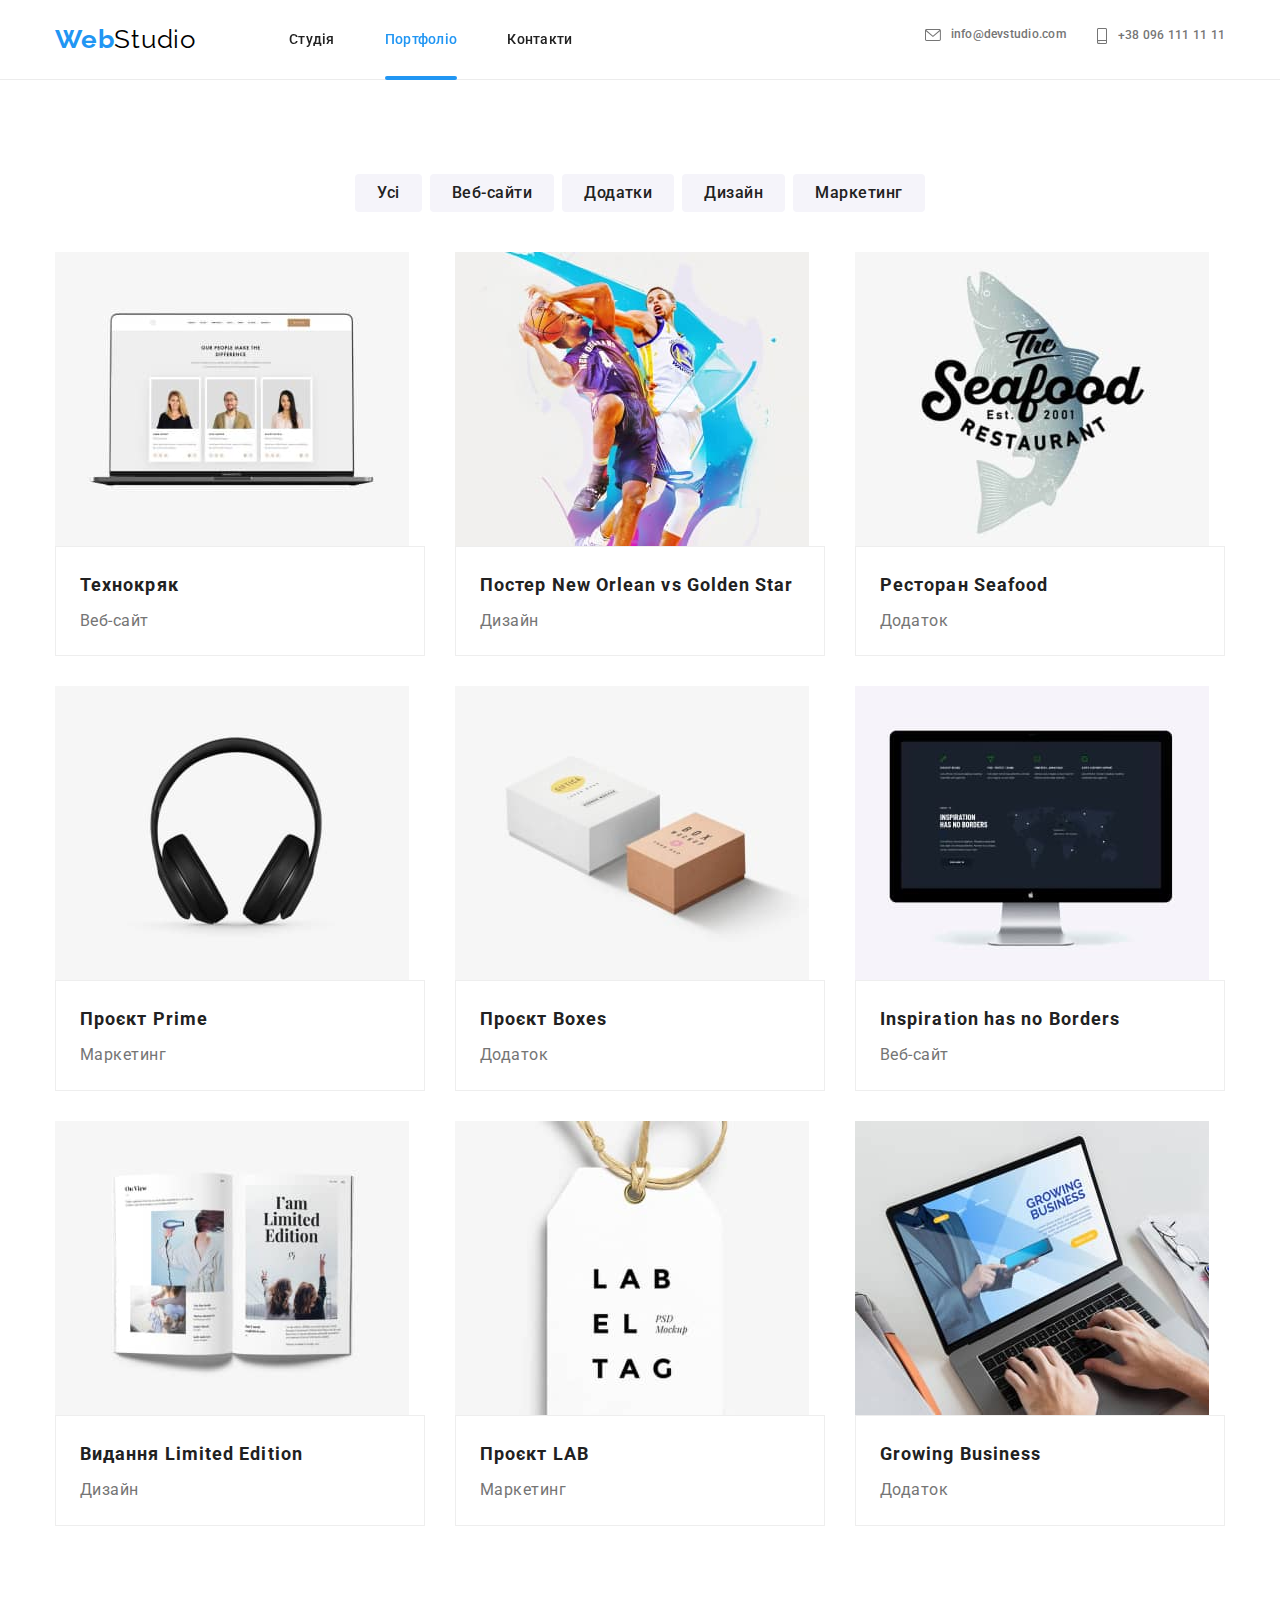
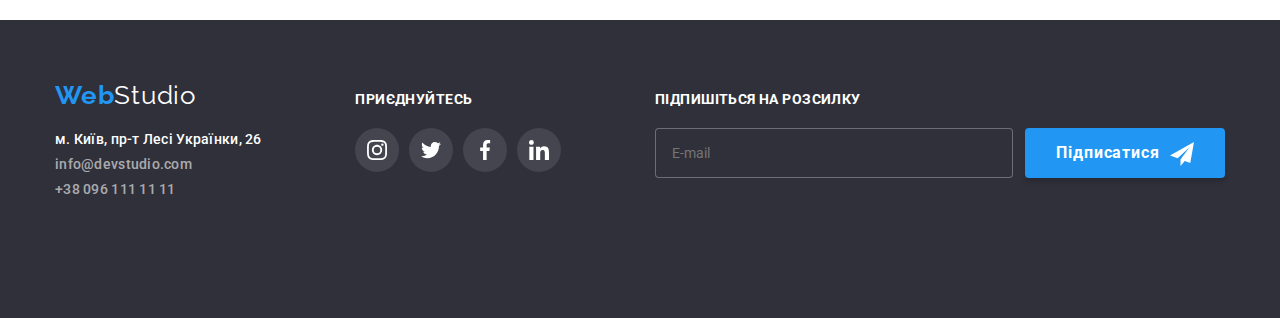
==== portfolio.html @ 9d09aef8 "Initial commit" ====
<!DOCTYPE html>
<html lang="uk">
  <head>
    <meta charset="UTF-8" />
    <meta http-equiv="X-UA-Compatible" content="IE=edge" />
    <meta name="viewport" content="width=device-width, initial-scale=1.0" />
    <title>Portfolio</title>

    <link rel="preconnect" href="https://fonts.googleapis.com" />
    <link rel="preconnect" href="https://fonts.gstatic.com" crossorigin />
    <link
      href="https://fonts.googleapis.com/css2?family=Oleo+Script&family=Raleway:wght@700&family=Roboto:wght@400;500;700;900&display=swap"
      rel="stylesheet"
    />
    <link
      href="https://fonts.googleapis.com/css2?family=Roboto:wght@400;500;700;900&display=swap"
      rel="stylesheet"
    />
    <link
      rel="stylesheet"
      href="https://cdnjs.cloudflare.com/ajax/libs/modern-normalize/1.1.0/modern-normalize.min.css"
    />
    <link rel="stylesheet" href="./css/main.min.css" />
  </head>
  <body>
    <header class="page-header">
      <div class="container page-header__container">
        <a class="logo page-header__logo" href="./index.html"
          >Web<span class="logo__item">Studio</span></a
        >
        <nav class="navigation page-header__navigation">
          <ul class="navigation__list list">
            <li class="navigation__list-item">
              <a class="link navigation__link" href="./index.html">Студія</a>
            </li>
            <li class="navigation__list-item">
              <a
                class="link navigation__link navigation__link_current"
                href="./portfolio.html"
                >Портфоліо</a
              >
            </li>
            <li class="navigation__list-item">
              <a class="link navigation__link" href="#">Контакти</a>
            </li>
          </ul>
        </nav>
        <ul class="contact-list list">
          <li class="contact-list__item">
            <a
              class="link contact-list__link"
              href="mailto:info@devstudio.com"
              target="_blank"
            >
              <svg
                aria-label="іконка пошти"
                class="contact-list__icon"
                width="16"
                height="12"
              >
                <use href="./images/sprite.svg#icon-envelope"></use></svg
              >info@devstudio.com</a
            >
          </li>
          <li class="contact-list__item">
            <a class="link contact-list__link" href="tel:+380961111111"
              ><svg
                aria-label="іконка телефону"
                class="contact-list__icon"
                width="12"
                height="16"
              >
                <use href="./images/sprite.svg#icon-smartphone"></use></svg
              >+38 096 111 11 11
            </a>
          </li>
        </ul>
        <button type="button" class="modal-menu-open-btn" data-menu-open>
          <svg
            aria-label="іконка меню"
            width="40"
            height="40"
            class="modal-menu-open-btn__icon"
          >
            <use href="./images/sprite.svg#icon-burger"></use>
          </svg>
        </button>
      </div>
      <div class="modal-menu" data-menu>
        <div class="container mobile-menu__container">
          <button type="button" class="modal-menu__close-btn" data-menu-close>
            <svg
              class="modal-menu__close-icon"
              aria-label="іконка замкнення"
              width="40"
              height="40"
            >
              <use href="./images/sprite.svg#icon-close"></use>
            </svg>
          </button>

          <ul class="modal-menu-nav__list list">
            <li class="modal-menu-nav__item">
              <a class="modal-menu-nav__link link" href="#">Студія</a>
            </li>
            <li class="modal-menu-nav__item">
              <a class="modal-menu-nav__link link" href="#">Портфоліо</a>
            </li>
            <li class="modal-menu-nav__item">
              <a class="modal-menu-nav__link link" href="#">Контакти</a>
            </li>
          </ul>

          <ul class="modal-menu-contact-list list">
            <li class="modal-menu-contact-list__item">
              <a
                class="modal-menu-contact-list__mail-link link"
                href="mailto:info@devstudio.com"
                target="_blank"
                >info@devstudio.com</a
              >
            </li>
            <li class="modal-menu-contact-list__item">
              <a
                class="modal-menu-contact-list__tel-link link"
                href="tel:+380961111111"
                >+38 096 111 11 11
              </a>
            </li>
          </ul>
          <ul class="modal-menu-media-list list">
            <li class="modal-menu-media-list__item">
              <a class="modal-menu-media-list_link link" href="#">Instagram</a>
            </li>
            <li class="modal-menu-media-list__item">
              <a class="modal-menu-media-list_link link" href="#">Twitter</a>
            </li>
            <li class="modal-menu-media-list__item">
              <a class="modal-menu-media-list_link link" href="#">Facebook</a>
            </li>
            <li class="modal-menu-media-list__item">
              <a class="modal-menu-media-list_link link" href="#">Linkedin</a>
            </li>
          </ul>
        </div>
      </div>
    </header>
    <main>
      <section class="portfolio-section">
        <div class="container">
          <h1 class="visually-hidden">Портфоліо</h1>
          <ul class="list portfolio-categories portfolio-section__categories">
            <li class="portfolio-categories__item">
              <button class="portfolio-categories__button" type="button">
                Усі
              </button>
            </li>
            <li class="portfolio-categories__item">
              <button class="portfolio-categories__button" type="button">
                Веб-сайти
              </button>
            </li>
            <li class="portfolio-categories__item">
              <button class="portfolio-categories__button" type="button">
                Додатки
              </button>
            </li>
            <li class="portfolio-categories__item">
              <button class="portfolio-categories__button" type="button">
                Дизайн
              </button>
            </li>
            <li class="portfolio-categories__item">
              <button class="portfolio-categories__button" type="button">
                Маркетинг
              </button>
            </li>
          </ul>
          <ul class="list portfolio-list">
            <li class="portfolio-list__item portfolio-card">
              <a class="portfolio-card__link" href="#">
                <div class="portfolio-card__thumb">
                  <picture>
                    <source
                      srcset="
                        ./images/portfolio-1.jpg                 1x,
                        ./images/prtf-technokryak-desktop@2x.jpg 2x
                      "
                      media="(min-width: 1600px)"
                    />
                    <source
                      srcset="
                        ./images/portfolio-1.webp                 1x,
                        ./images/prtf-technokryak-desktop@2x.webp 2x
                      "
                      media="(min-width: 1600px)"
                      type="image/webp"
                    />
                    <source
                      srcset="
                        ./images/prtf-technokryak-tablet.jpg    1x,
                        ./images/prtf-technokryak-tablet@2x.jpg 2x
                      "
                      media="(min-width: 768px)"
                    />
                    <source
                      srcset="
                        ./images/prtf-technokryak-tablet.webp    1x,
                        ./images/prtf-technokryak-tablet@2x.webp 2x
                      "
                      media="(min-width: 768px)"
                      type="image/webp"
                    />
                    <source
                      srcset="
                        ./images/prtf-technokryak-mobile.jpg    1x,
                        ./images/prtf-technokryak-mobile@2x.jpg 2x
                      "
                      media="(max-width: 767px)"
                    />
                    <source
                      srcset="
                        ./images/prtf-technokryak-mobile.webp    1x,
                        ./images/prtf-technokryak-mobile@2x.webp 2x
                      "
                      media="(max-width: 767px)"
                      type="image/webp"
                    />
                    <img
                      src="./images/prtf-technokryak-mobile.jpg"
                      alt="Три працівника на екрані
              ноутбука"
                    />
                  </picture>

                  <div class="portfolio-card__overlay">
                    <p class="portfolio-card__overlay-text">
                      Ресурс пропонує комплексні пропозиції з різним рівнем
                      функціоналу та сервісів. Все це дозволить відвідувачу
                      отримати вичерпні відомості про компанію чи приватну
                      особу.
                    </p>
                  </div>
                </div>
                <div class="portfolio-card__content">
                  <h2 class="portfolio-card__heading">Технокряк</h2>
                  <p class="portfolio-card__type">Веб-сайт</p>
                </div>
              </a>
            </li>
            <li class="portfolio-list__item portfolio-card">
              <a class="portfolio-card__link" href="#">
                <div class="portfolio-card__thumb">
                  <picture>
                    <source
                      srcset="
                        ./images/portfolio-2.jpg                1x,
                        ./images/prtf-basketball-desktop@2x.jpg 2x
                      "
                      media="(min-width: 1600px)"
                    />
                    <source
                      srcset="
                        ./images/portfolio-2.webp                1x,
                        ./images/prtf-basketball-desktop@2x.webp 2x
                      "
                      media="(min-width: 1600px)"
                      type="image/webp"
                    />
                    <source
                      srcset="
                        ./images/prtf-basketball-tablet.jpg    1x,
                        ./images/prtf-basketball-tablet@2x.jpg 2x
                      "
                      media="(min-width: 768px)"
                    />
                    <source
                      srcset="
                        ./images/prtf-basketball-tablet.webp    1x,
                        ./images/prtf-basketball-tablet@2x.webp 2x
                      "
                      media="(min-width: 768px)"
                      type="image/webp"
                    />
                    <source
                      srcset="
                        ./images/prtf-basketball-mobile.jpg    1x,
                        ./images/prtf-basketball-mobile@2x.jpg 2x
                      "
                      media="(max-width: 767px)"
                    />
                    <source
                      srcset="
                        ./images/prtf-basketball-mobile.webp    1x,
                        ./images/prtf-basketball-mobile@2x.webp 2x
                      "
                      media="(max-width: 767px)"
                      type="image/webp"
                    />
                    <img
                      src="./images/prtf-basketball-mobile.jpg"
                      alt="Два чоловіка грають у
              баскетбол"
                    />
                  </picture>
                  <div class="portfolio-card__overlay">
                    <p class="portfolio-card__overlay-text">
                      Ресурс пропонує комплексні пропозиції з різним рівнем
                      функціоналу та сервісів. Все це дозволить відвідувачу
                      отримати вичерпні відомості про компанію чи приватну
                      особу.
                    </p>
                  </div>
                </div>
                <div class="portfolio-card__content">
                  <h2 class="portfolio-card__heading">
                    Постер <span lang="en">New Orlean vs Golden Star</span>
                  </h2>
                  <p class="portfolio-card__type">Дизайн</p>
                </div>
              </a>
            </li>
            <li class="portfolio-list__item portfolio-card">
              <a class="portfolio-card__link" href="#">
                <div class="portfolio-card__thumb">
                  <picture>
                    <source
                      srcset="
                        ./images/portfolio-3.jpg             1x,
                        ./images/prtf-seafood-desktop@2x.jpg 2x
                      "
                      media="(min-width: 1600px)"
                    />
                    <source
                      srcset="
                        ./images/portfolio-3.webp             1x,
                        ./images/prtf-seafood-desktop@2x.webp 2x
                      "
                      media="(min-width: 1600px)"
                      type="image/webp"
                    />
                    <source
                      srcset="
                        ./images/prtf-seafood-tablet.jpg    1x,
                        ./images/prtf-seafood-tablet@2x.jpg 2x
                      "
                      media="(min-width: 768px)"
                    />
                    <source
                      srcset="
                        ./images/prtf-seafood-tablet.webp    1x,
                        ./images/prtf-seafood-tablet@2x.webp 2x
                      "
                      media="(min-width: 768px)"
                      type="image/webp"
                    />
                    <source
                      srcset="
                        ./images/prtf-seafood-mobile.jpg    1x,
                        ./images/prtf-seafood-mobile@2x.jpg 2x
                      "
                      media="(max-width: 767px)"
                    />
                    <source
                      srcset="
                        ./images/prtf-seafood-mobile.webp    1x,
                        ./images/prtf-seafood-mobile@2x.webp 2x
                      "
                      media="(max-width: 767px)"
                      type="image/webp"
                    />
                    <img
                      src="./images/prtf-seafood-mobile.jpg"
                      alt="Лого ресторану"
                    />
                  </picture>
                  <div class="portfolio-card__overlay">
                    <p class="portfolio-card__overlay-text">
                      Ресурс пропонує комплексні пропозиції з різним рівнем
                      функціоналу та сервісів. Все це дозволить відвідувачу
                      отримати вичерпні відомості про компанію чи приватну
                      особу.
                    </p>
                  </div>
                </div>
                <div class="portfolio-card__content">
                  <h2 class="portfolio-card__heading">
                    Ресторан <span lang="en">Seafood</span>
                  </h2>
                  <p class="portfolio-card__type">Додаток</p>
                </div>
              </a>
            </li>
            <li class="portfolio-list__item portfolio-card">
              <a class="portfolio-card__link" href="#">
                <div class="portfolio-card__thumb">
                  <picture>
                    <source
                      srcset="
                        ./images/portfolio-4.jpg                1x,
                        ./images/prtf-headphones-desktop@2x.jpg 2x
                      "
                      media="(min-width: 1600px)"
                    />
                    <source
                      srcset="
                        ./images/portfolio-4.webp                1x,
                        ./images/prtf-headphones-desktop@2x.webp 2x
                      "
                      media="(min-width: 1600px)"
                      type="image/webp"
                    />
                    <source
                      srcset="
                        ./images/prtf-headphones-tablet.jpg    1x,
                        ./images/prtf-headphones-tablet@2x.jpg 2x
                      "
                      media="(min-width: 768px)"
                    />
                    <source
                      srcset="
                        ./images/prtf-headphones-tablet.webp    1x,
                        ./images/prtf-headphones-tablet@2x.webp 2x
                      "
                      media="(min-width: 768px)"
                      type="image/webp"
                    />
                    <source
                      srcset="
                        ./images/prtf-headphones-mobile.jpg    1x,
                        ./images/prtf-headphones-mobile@2x.jpg 2x
                      "
                      media="(max-width: 767px)"
                    />
                    <source
                      srcset="
                        ./images/prtf-headphones-mobile.webp    1x,
                        ./images/prtf-headphones-mobile@2x.webp 2x
                      "
                      media="(max-width: 767px)"
                      type="image/webp"
                    />
                    <img
                      src="./images/prtf-headphones-mobile.jpg"
                      alt="Навушники"
                    />
                  </picture>
                  <div class="portfolio-card__overlay">
                    <p class="portfolio-card__overlay-text">
                      Ресурс пропонує комплексні пропозиції з різним рівнем
                      функціоналу та сервісів. Все це дозволить відвідувачу
                      отримати вичерпні відомості про компанію чи приватну
                      особу.
                    </p>
                  </div>
                </div>
                <div class="portfolio-card__content">
                  <h2 class="portfolio-card__heading">
                    Проєкт <span lang="en">Prime</span>
                  </h2>
                  <p class="portfolio-card__type">Маркетинг</p>
                </div>
              </a>
            </li>
            <li class="portfolio-list__item portfolio-card">
              <a class="portfolio-card__link" href="#">
                <div class="portfolio-card__thumb">
                  <picture>
                    <source
                      srcset="
                        ./images/portfolio-5.jpg           1x,
                        ./images/prtf-boxes-desktop@2x.jpg 2x
                      "
                      media="(min-width: 1600px)"
                    />
                    <source
                      srcset="
                        ./images/portfolio-5.webp           1x,
                        ./images/prtf-boxes-desktop@2x.webp 2x
                      "
                      media="(min-width: 1600px)"
                      type="image/webp"
                    />
                    <source
                      srcset="
                        ./images/prtf-boxes-tablet.jpg    1x,
                        ./images/prtf-boxes-tablet@2x.jpg 2x
                      "
                      media="(min-width: 768px)"
                    />
                    <source
                      srcset="
                        ./images/prtf-boxes-tablet.webp    1x,
                        ./images/prtf-boxes-tablet@2x.webp 2x
                      "
                      media="(min-width: 768px)"
                      type="image/webp"
                    />
                    <source
                      srcset="
                        ./images/prtf-boxes-mobile.jpg    1x,
                        ./images/prtf-boxes-mobile@2x.jpg 2x
                      "
                      media="(max-width: 767px)"
                    />
                    <source
                      srcset="
                        ./images/prtf-boxes-mobile.webp    1x,
                        ./images/prtf-boxes-mobile@2x.webp 2x
                      "
                      media="(max-width: 767px)"
                      type="image/webp"
                    />
                    <img
                      src="./images/prtf-boxes-mobile.jpg"
                      alt="Дві картонні коробки"
                    />
                  </picture>
                  <div class="portfolio-card__overlay">
                    <p class="portfolio-card__overlay-text">
                      Ресурс пропонує комплексні пропозиції з різним рівнем
                      функціоналу та сервісів. Все це дозволить відвідувачу
                      отримати вичерпні відомості про компанію чи приватну
                      особу.
                    </p>
                  </div>
                </div>
                <div class="portfolio-card__content">
                  <h2 class="portfolio-card__heading">
                    Проєкт <span lang="en">Boxes</span>
                  </h2>
                  <p class="portfolio-card__type">Додаток</p>
                </div>
              </a>
            </li>
            <li class="portfolio-list__item portfolio-card">
              <a class="portfolio-card__link" href="#">
                <div class="portfolio-card__thumb">
                  <picture>
                    <source
                      srcset="
                        ./images/portfolio-6.jpg             1x,
                        ./images/prtf-desktop-desktop@2x.jpg 2x
                      "
                      media="(min-width: 1600px)"
                    />
                    <source
                      srcset="
                        ./images/portfolio-6.webp             1x,
                        ./images/prtf-desktop-desktop@2x.webp 2x
                      "
                      media="(min-width: 1600px)"
                      type="image/webp"
                    />
                    <source
                      srcset="
                        ./images/prtf-desktop-tablet.jpg    1x,
                        ./images/prtf-desktop-tablet@2x.jpg 2x
                      "
                      media="(min-width: 768px)"
                    />
                    <source
                      srcset="
                        ./images/prtf-desktop-tablet.webp    1x,
                        ./images/prtf-desktop-tablet@2x.webp 2x
                      "
                      media="(min-width: 768px)"
                      type="image/webp"
                    />
                    <source
                      srcset="
                        ./images/prtf-desktop-mobile.jpg    1x,
                        ./images/prtf-desktop-mobile@2x.jpg 2x
                      "
                      media="(max-width: 767px)"
                    />
                    <source
                      srcset="
                        ./images/prtf-desktop-mobile.webp    1x,
                        ./images/prtf-desktop-mobile@2x.webp 2x
                      "
                      media="(max-width: 767px)"
                      type="image/webp"
                    />
                    <img
                      src="./images/prtf-desktop-mobile.jpg"
                      alt="Комп'тер із написом на
              моніторі"
                    />
                  </picture>
                  <div class="portfolio-card__overlay">
                    <p class="portfolio-card__overlay-text">
                      Ресурс пропонує комплексні пропозиції з різним рівнем
                      функціоналу та сервісів. Все це дозволить відвідувачу
                      отримати вичерпні відомості про компанію чи приватну
                      особу.
                    </p>
                  </div>
                </div>
                <div class="portfolio-card__content">
                  <h2 class="portfolio-card__heading" lang="en">
                    Inspiration has no Borders
                  </h2>
                  <p class="portfolio-card__type">Веб-сайт</p>
                </div>
              </a>
            </li>
            <li class="portfolio-list__item portfolio-card">
              <a class="portfolio-card__link" href="#">
                <div class="portfolio-card__thumb">
                  <picture>
                    <source
                      srcset="
                        ./images/portfolio-7.jpg              1x,
                        ./images/prtf-magazine-desktop@2x.jpg 2x
                      "
                      media="(min-width: 1600px)"
                    />
                    <source
                      srcset="
                        ./images/portfolio-7.webp              1x,
                        ./images/prtf-magazine-desktop@2x.webp 2x
                      "
                      media="(min-width: 1600px)"
                      type="image/webp"
                    />
                    <source
                      srcset="
                        ./images/prtf-magazine-tablet.jpg    1x,
                        ./images/prtf-magazine-tablet@2x.jpg 2x
                      "
                      media="(min-width: 768px)"
                    />
                    <source
                      srcset="
                        ./images/prtf-magazine-tablet.webp    1x,
                        ./images/prtf-magazine-tablet@2x.webp 2x
                      "
                      media="(min-width: 768px)"
                      type="image/webp"
                    />
                    <source
                      srcset="
                        ./images/prtf-magazine-mobile.jpg    1x,
                        ./images/prtf-magazine-mobile@2x.jpg 2x
                      "
                      media="(max-width: 767px)"
                    />
                    <source
                      srcset="
                        ./images/prtf-magazine-mobile.webp    1x,
                        ./images/prtf-magazine-mobile@2x.webp 2x
                      "
                      media="(max-width: 767px)"
                      type="image/webp"
                    />
                    <img
                      src="./images/prtf-magazine-mobile.jpg"
                      alt="Розгорнута книга"
                    />
                  </picture>
                  <div class="portfolio-card__overlay">
                    <p class="portfolio-card__overlay-text">
                      Ресурс пропонує комплексні пропозиції з різним рівнем
                      функціоналу та сервісів. Все це дозволить відвідувачу
                      отримати вичерпні відомості про компанію чи приватну
                      особу.
                    </p>
                  </div>
                </div>
                <div class="portfolio-card__content">
                  <h2 class="portfolio-card__heading">
                    Видання <span lang="en">Limited Edition</span>
                  </h2>
                  <p class="portfolio-card__type">Дизайн</p>
                </div>
              </a>
            </li>
            <li class="portfolio-list__item portfolio-card">
              <a class="portfolio-card__link" href="#">
                <div class="portfolio-card__thumb">
                  <picture>
                    <source
                      srcset="
                        ./images/portfolio-8.jpg           1x,
                        ./images/prtf-label-desktop@2x.jpg 2x
                      "
                      media="(min-width: 1600px)"
                    />
                    <source
                      srcset="
                        ./images/portfolio-8.webp           1x,
                        ./images/prtf-label-desktop@2x.webp 2x
                      "
                      media="(min-width: 1600px)"
                      type="image/webp"
                    />
                    <source
                      srcset="
                        ./images/prtf-label-tablet.jpg    1x,
                        ./images/prtf-label-tablet@2x.jpg 2x
                      "
                      media="(min-width: 768px)"
                    />
                    <source
                      srcset="
                        ./images/prtf-label-tablet.webp    1x,
                        ./images/prtf-label-tablet@2x.webp 2x
                      "
                      media="(min-width: 768px)"
                      type="image/webp"
                    />
                    <source
                      srcset="
                        ./images/prtf-label-mobile.jpg    1x,
                        ./images/prtf-label-mobile@2x.jpg 2x
                      "
                      media="(max-width: 767px)"
                    />
                    <source
                      srcset="
                        ./images/prtf-label-mobile.webp    1x,
                        ./images/prtf-label-mobile@2x.webp 2x
                      "
                      media="(max-width: 767px)"
                      type="image/webp"
                    />
                    <img
                      src="./images/prtf-label-mobile.jpg"
                      alt="Бирка з логотипом"
                    />
                  </picture>
                  <div class="portfolio-card__overlay">
                    <p class="portfolio-card__overlay-text">
                      Ресурс пропонує комплексні пропозиції з різним рівнем
                      функціоналу та сервісів. Все це дозволить відвідувачу
                      отримати вичерпні відомості про компанію чи приватну
                      особу.
                    </p>
                  </div>
                </div>
                <div class="portfolio-card__content">
                  <h2 class="portfolio-card__heading">
                    Проєкт <span lang="en">LAB</span>
                  </h2>
                  <p class="portfolio-card__type">Маркетинг</p>
                </div>
              </a>
            </li>
            <li class="portfolio-list__item portfolio-card">
              <a class="portfolio-card__link" href="#">
                <div class="portfolio-card__thumb">
                  <picture>
                    <source
                      srcset="
                        ./images/portfolio-9.jpg              1x,
                        ./images/prtf-notebook-desktop@2x.jpg 2x
                      "
                      media="(min-width: 1600px)"
                    />
                    <source
                      srcset="
                        ./images/portfolio-9.webp              1x,
                        ./images/prtf-notebook-desktop@2x.webp 2x
                      "
                      media="(min-width: 1600px)"
                      type="image/webp"
                    />
                    <source
                      srcset="
                        ./images/prtf-notebook-tablet.jpg    1x,
                        ./images/prtf-notebook-tablet@2x.jpg 2x
                      "
                      media="(min-width: 768px)"
                    />
                    <source
                      srcset="
                        ./images/prtf-notebook-tablet.webp    1x,
                        ./images/prtf-notebook-tablet@2x.webp 2x
                      "
                      media="(min-width: 768px)"
                      type="image/webp"
                    />
                    <source
                      srcset="
                        ./images/prtf-notebook-mobile.jpg    1x,
                        ./images/prtf-notebook-mobile@2x.jpg 2x
                      "
                      media="(max-width: 767px)"
                    />
                    <source
                      srcset="
                        ./images/prtf-notebook-mobile.webp    1x,
                        ./images/prtf-notebook-mobile@2x.webp 2x
                      "
                      media="(max-width: 767px)"
                      type="image/webp"
                    />
                    <img
                      src="./images/prtf-notebook-mobile.jpg"
                      alt="Людина друкує на
              клавіатурі ноутбуку"
                    />
                  </picture>
                  <div class="portfolio-card__overlay">
                    <p class="portfolio-card__overlay-text">
                      Ресурс пропонує комплексні пропозиції з різним рівнем
                      функціоналу та сервісів. Все це дозволить відвідувачу
                      отримати вичерпні відомості про компанію чи приватну
                      особу.
                    </p>
                  </div>
                </div>
                <div class="portfolio-card__content">
                  <h2 class="portfolio-card__heading" lang="en">
                    Growing Business
                  </h2>
                  <p class="portfolio-card__type">Додаток</p>
                </div>
              </a>
            </li>
          </ul>
        </div>
      </section>
    </main>
    <footer class="page-footer">
      <div class="container page-footer__container">
        <div class="page-footer__section address-container">
          <a class="logo address-container__logo" href="./index.html"
            >Web<span class="logo__item logo__item_light">Studio</span></a
          >
          <address class="address-container__address-info address-info">
            <ul class="list address-info__list">
              <li class="address-info__list-item">
                <a
                  class="link address-info__address-link"
                  href="https://goo.gl/maps/ioWXc1XH5CA14CVF7"
                  target="_blank"
                  rel="noopener norefferer nofollow"
                  >м. Київ, пр-т Лесі Українки, 26</a
                >
              </li>
              <li class="address-info__list-item">
                <a
                  class="link address-info__contact-link"
                  href="mailto:info@devstudio.com"
                  target="_blank"
                  >info@devstudio.com</a
                >
              </li>
              <li class="address-info__list-item">
                <a
                  class="link address-info__contact-link"
                  href="tel:+380961111111"
                  >+38 096 111 11 11</a
                >
              </li>
            </ul>
          </address>
        </div>
        <div class="page-footer__section">
          <p class="page-footer__section-title">Приєднуйтесь</p>
          <ul class="list join-us-list">
            <li class="join-us-list__item">
              <a class="join-us-list__link" href="#">
                <svg
                  aria-label="інонка інстаграма"
                  class="join-us-list__icon"
                  width="20"
                  height="20"
                >
                  <use href="./images/sprite.svg#icon-instagram-2"></use>
                </svg>
              </a>
            </li>
            <li class="join-us-list__item">
              <a class="join-us-list__link" href="#">
                <svg
                  aria-label="інонка твітера"
                  class="join-us-list__icon"
                  width="20"
                  height="20"
                >
                  <use href="./images/sprite.svg#icon-twitter-2"></use>
                </svg>
              </a>
            </li>
            <li class="join-us-list__item">
              <a class="join-us-list__link" href="#">
                <svg
                  aria-label="іконка фейсбука"
                  class="join-us-list__icon"
                  width="20"
                  height="20"
                >
                  <use href="./images/sprite.svg#icon-facebook-2"></use>
                </svg>
              </a>
            </li>
            <li class="join-us-list__item">
              <a class="join-us-list__link" href="#">
                <svg
                  aria-label="іконка лінкедіна"
                  class="join-us-list__icon"
                  width="20"
                  height="20"
                >
                  <use href="./images/sprite.svg#icon-linkedin-2"></use>
                </svg>
              </a>
            </li>
          </ul>
        </div>
        <div class="page-footer__section subscription-section">
          <p class="page-footer__section-title">Підпишіться на розсилку</p>
          <form class="subscription-form">
            <input
              class="subscription-form__email"
              type="email"
              placeholder="E-mail"
              name="user-email"
              required
            />
            <button
              type="submit"
              class="button subscription-form__submit-button"
            >
              Підписатися<svg
                class="subscription-form__submit-icon"
                aria-label="іконка відправлення"
                width="24"
                height="24"
              >
                <use href="./images/sprite.svg#icon-send"></use>
              </svg>
            </button>
          </form>
        </div>
      </div>
    </footer>
  </body>
</html>
---- css/main.min.css ----
:root{--footer-color: #2f303a;--accent-color: #2196f3;--main-color: #ffffff;--primary-text-color: #757575;--secondary-text-color: #212121;--background-color: #f5f5f5;--additional-background-color: #f5f4fa;--main-font: "Roboto", sans-serif;--logo-font: "Raleway", sans-serif}.visually-hidden{position:absolute;width:1px;height:1px;margin:-1px;border:0;padding:0;white-space:nowrap;clip-path:inset(100%);clip:rect(0 0 0 0);overflow:hidden}body{padding-top:60px;background-color:var(--main-color);font-family:"Roboto",sans-serif;color:var(--secondary-text-color);font-size:14px;letter-spacing:.03em}h1,h2,h3,h4,h5,h6,p{margin:0px}ul{margin-bottom:0px}img{display:block;max-width:100%;height:auto}.address{font-style:normal}.section{padding-top:94px;padding-bottom:94px}.list{list-style:none;margin:0;padding-left:0}@media screen and (min-width: 768px){body{padding-top:80px}}.container{width:100%;padding:0 15px}@media screen and (min-width: 480px){.container{width:480px;margin-left:auto;margin-right:auto}}@media screen and (min-width: 768px){.container{width:768px}}@media screen and (min-width: 1200px){.container{width:1200px}}.button{background-color:var(--accent-color);border:none;box-shadow:0px 4px 4px rgba(0,0,0,.15);border-radius:4px;font-family:inherit;font-style:normal;font-weight:700;font-size:16px;line-height:1.88;color:var(--main-color);cursor:pointer;letter-spacing:.06em;white-space:nowrap;transition:background-color 250ms cubic-bezier(0.4, 0, 0.2, 1),box-shadow 250ms cubic-bezier(0.4, 0, 0.2, 1)}.button:hover,.button:focus{background-color:#188ce8;box-shadow:0px 4px 4px rgba(0,0,0,.15)}.backdrop{position:fixed;top:0;left:0;z-index:101;width:100%;height:100%;background-color:rgba(0,0,0,.2);transform:scale(1);transition:opacity 250ms cubic-bezier(0.4, 0, 0.2, 1),visibility 250ms cubic-bezier(0.4, 0, 0.2, 1),transform 250ms cubic-bezier(0.4, 0, 0.2, 1)}.backdrop.is-hidden{visibility:hidden;opacity:0;pointer-events:none}.backdrop.is-hidden .modal-window{transform:translate(-50%, -50%) scale(0)}.section-heading{margin-bottom:50px;font-weight:700;font-size:36px;line-height:1.16;text-align:center;letter-spacing:.03em;color:var(--secondary-text-color)}.modal-window{position:absolute;top:50%;left:50%;padding:40px;transform:translate(-50%, -50%) scale(1);width:450px;height:609px;background-color:var(--main-color);box-shadow:0px 1px 3px rgba(0,0,0,.12),0px 1px 1px rgba(0,0,0,.14),0px 2px 1px rgba(0,0,0,.2);border-radius:4px;transition:transform 250ms cubic-bezier(0.4, 0, 0.2, 1)}.modal-close-btn{position:absolute;padding:0;display:flex;justify-content:center;align-items:center;top:8px;right:8px;width:30px;height:30px;background-color:var(--main-color);border:1px solid rgba(0,0,0,.1);border-radius:50%;cursor:pointer}.close-icon{transition:fill 250ms cubic-bezier(0.4, 0, 0.2, 1)}.modal-close-btn:hover .close-icon,.modal-close-btn:focus .close-icon{fill:var(--accent-color)}.modal-form{display:flex;flex-direction:column}.modal-paragraph{margin:0;margin-bottom:12px;font-weight:700;font-size:20px;line-height:1.5;text-align:center;color:var(--secondary-text-color)}.modal-label,.textarea-label{font-size:14px;line-height:1.16;letter-spacing:.01em;color:var(--primary-text-color)}.modal-label{margin-bottom:4px}.textarea-label{margin-bottom:20px}.checkbox-label{position:relative;font-weight:400;font-size:12px;line-height:1.16;letter-spacing:.03em;color:var(--primary-text-color);margin-bottom:30px;margin-left:auto;margin-right:auto;padding-left:23px}.modal-input{display:block;box-sizing:border-box;width:100%;height:40px;padding-left:42px;border:1px solid rgba(33,33,33,.2);border-radius:4px;color:var(--secondary-text-color);outline:none;transition:border-color 250ms cubic-bezier(0.4, 0, 0.2, 1)}.modal-input:focus{border-color:var(--accent-color)}.input-wrapper{position:relative;width:100%;margin-bottom:10px}.input-icon{position:absolute;top:50%;left:0;transform:translateY(-50%);margin-left:12px;fill:var(--secondary-text-color);transition:fill 250ms cubic-bezier(0.4, 0, 0.2, 1)}.modal-input:focus+.input-icon{fill:var(--accent-color)}.modal-textarea{display:block;width:100%;height:120px;padding:12px 16px;border:1px solid rgba(33,33,33,.2);border-radius:4px;margin-top:4px;resize:none;outline:none;transition:border-color 250ms cubic-bezier(0.4, 0, 0.2, 1)}.modal-textarea:focus{border-color:var(--accent-color)}.modal-textarea::placeholder{color:rgba(117,117,117,.5)}.unchecked-icon{position:absolute;top:50%;left:0;transform:translateY(-50%)}.checked-icon{display:none;position:absolute;top:50%;left:0;transform:translateY(-50%);transition:box-shadow 250ms cubic-bezier(0.4, 0, 0.2, 1)}.modal-checkbox:checked~.checked-icon{display:block}.modal-checkbox:focus~.checked-icon{box-shadow:0 0 0 2px rgba(0,0,255,.8)}.policy-link{color:var(--accent-color)}.modal-form-button{width:200px;height:50px;align-self:center}@media screen and (min-width: 1200px){.modal-window{width:528px;height:581px}}.logo{color:var(--accent-color);font-family:"Raleway",sans-serif;font-weight:700;font-size:26px;line-height:1.19;letter-spacing:.03em;text-decoration:none}.logo .logo__item{color:#000;font-weight:400}.logo .logo__item.logo__item_light{font-weight:400;color:var(--main-color)}.navigation{display:flex;align-items:center}.navigation__list{margin:0;padding-left:0px;display:flex}.navigation__list>.navigation__list-item:not(:last-child){margin-right:50px}.navigation__list .navigation__link{display:inline-block;padding:32px 0;position:relative}.navigation__list .navigation__link.navigation__link_current{color:var(--accent-color)}.navigation__list .navigation__link.navigation__link_current::after{content:"";position:absolute;bottom:0;display:block;width:100%;height:4px;border-radius:2px;background-color:var(--accent-color)}@media screen and (max-width: 767px){.navigation{display:none}}.link{font-weight:500;letter-spacing:.02em;text-decoration:none;color:var(--secondary-text-color);font-style:normal;transition:color 250ms cubic-bezier(0.4, 0, 0.2, 1)}.link:hover,.link:focus{color:var(--accent-color)}.contact-list{display:none}.contact-list .contact-list__link{display:flex;align-items:center;color:var(--primary-text-color)}.contact-list .contact-list__link:hover,.contact-list .contact-list__link:focus{color:var(--accent-color)}.contact-list .contact-list__link .contact-list__icon{fill:currentColor;margin-right:10px}@media screen and (min-width: 768px){.contact-list{display:flex;flex-direction:column}.contact-list>.contact-list__item:not(:last-child){margin-bottom:10px}.contact-list .contact-list__link{display:flex;align-items:center;color:var(--primary-text-color);font-size:12px;line-height:1.16}.contact-list .contact-list__link:hover,.contact-list .contact-list__link:focus{color:var(--accent-color)}.contact-list .contact-list__link .contact-list__icon{fill:currentColor;margin-right:10px}}@media screen and (min-width: 1200px){.contact-list{flex-direction:row}.contact-list>.contact-list__item:not(:last-child){margin-right:30px}.contact-list__link{font-size:14px;line-height:1.14}}.portfolio-categories{display:flex;justify-content:center}.portfolio-categories .portfolio-categories__item{margin-bottom:15px}.portfolio-categories>.portfolio-categories__item:not(:last-child){margin-right:8px}.portfolio-categories .portfolio-categories__button{background-color:var(--additional-background-color);font-family:inherit;font-style:normal;font-weight:500;font-size:16px;line-height:1.6;text-align:center;letter-spacing:.03em;color:var(--secondary-text-color);cursor:pointer;border:none;border-radius:4px;padding:6px 22px;transition:background-color 250ms cubic-bezier(0.4, 0, 0.2, 1),box-shadow 250ms cubic-bezier(0.4, 0, 0.2, 1),color 250ms cubic-bezier(0.4, 0, 0.2, 1)}.portfolio-categories .portfolio-categories__button:hover,.portfolio-categories .portfolio-categories__button:focus{background-color:var(--accent-color);color:var(--main-color);box-shadow:0px 3px 1px rgba(0,0,0,.1),0px 1px 2px rgba(0,0,0,.08),0px 2px 2px rgba(0,0,0,.12)}.portfolio-list{display:flex;flex-wrap:wrap}.portfolio-list>.portfolio-list__item{margin-bottom:30px}@media screen and (min-width: 768px){.portfolio-list{justify-content:space-between}.portfolio-list>.portfolio-list__item{margin-bottom:0}.portfolio-list>.portfolio-list__item:not(:last-child){margin-bottom:30px}}@media screen and (min-width: 1200px){.portfolio-list>.portfolio-list__item:not(:last-child){margin-bottom:0}.portfolio-list>.portfolio-list__item:not(:nth-last-child(-1n+3)){margin-bottom:30px}}.portfolio-card{width:100%}.portfolio-card .portfolio-card__link{display:block;text-decoration:none;transition:box-shadow 250ms cubic-bezier(0.4, 0, 0.2, 1)}.portfolio-card .portfolio-card__link:hover,.portfolio-card .portfolio-card__link:focus{box-shadow:0px 1px 1px rgba(0,0,0,.12),0px 4px 4px rgba(0,0,0,.06),1px 4px 6px rgba(0,0,0,.16)}.portfolio-card .portfolio-card__link:hover .portfolio-card__overlay,.portfolio-card .portfolio-card__link:focus .portfolio-card__overlay{transform:translateY(0)}.portfolio-card .portfolio-card__link .portfolio-card__thumb{position:relative;overflow:hidden}.portfolio-card .portfolio-card__link .portfolio-card__overlay{position:absolute;top:0;left:0;width:100%;height:100%;padding:63px 24px;background-color:rgba(33,150,243,.9);transform:translateY(100%);transition:transform 250ms cubic-bezier(0.4, 0, 0.2, 1)}.portfolio-card .portfolio-card__link .portfolio-card__overlay-text{font-size:18px;line-height:1.55;letter-spacing:.03em;color:var(--main-color)}.portfolio-card .portfolio-card__link .portfolio-card__content{border:1px solid #eee;padding:20px 24px}.portfolio-card .portfolio-card__link .portfolio-card__heading{margin-bottom:4px;font-weight:700;font-size:18px;line-height:2;letter-spacing:.06em;color:var(--secondary-text-color)}.portfolio-card .portfolio-card__link .portfolio-card__type{margin:0;font-size:16px;line-height:1.8;letter-spacing:.03em;color:var(--primary-text-color)}@media screen and (min-width: 768px){.portfolio-card{width:354px}}@media screen and (min-width: 1200px){.portfolio-card{width:370px}}.address-container__logo{margin-bottom:20px}.address-info .address-info__list{display:flex;flex-direction:column;align-items:center}.address-info .address-info__list>.address-info__list-item:not(:last-child){margin-bottom:9px}.address-info .address-info__address-link{color:var(--main-color)}.address-info .address-info__contact-link{color:rgba(255,255,255,.6)}.address-info .address-info__contact-link:hover,.address-info .address-info__contact-link:focus{color:var(--accent-color)}@media screen and (min-width: 1200px){.address-info .address-info__list{align-items:flex-start}}.join-us-list{width:206px;height:44px;display:flex;justify-content:space-between}.join-us-list .join-us-list__item{width:44px;height:44px}.join-us-list .join-us-list__link{display:inline-flex;justify-content:center;align-items:center;width:100%;height:100%;background-color:rgba(255,255,255,.1);border-radius:50%;transition:background-color 250ms cubic-bezier(0.4, 0, 0.2, 1)}.join-us-list .join-us-list__link:hover,.join-us-list .join-us-list__link:focus{background-color:var(--accent-color)}.join-us-list .join-us-list__icon{fill:var(--main-color)}.subscription-form{width:100%}.subscription-form .subscription-form__email{padding-left:16px;padding-right:16px;margin-right:12px;width:100%;height:50px;border:1px solid rgba(255,255,255,.3);border-radius:4px;color:var(--main-color);background-color:var(--footer-color);outline:none;transition:border-color 250ms cubic-bezier(0.4, 0, 0.2, 1);margin-bottom:20px}.subscription-form .subscription-form__email:focus{border-color:var(--accent-color)}.subscription-form .subscription-form__submit-button{display:block;width:200px;height:50px;margin:0 auto}.subscription-form .subscription-form__submit-icon{vertical-align:middle;margin-left:10px;fill:var(--main-color)}@media screen and (min-width: 768px){.subscription-form{text-align:center;width:450px}.subscription-form .subscription-form__email{margin-right:auto;margin-left:auto}}@media screen and (min-width: 1200px){.subscription-form{display:flex;flex-direction:row;width:auto}.subscription-form .subscription-form__email{width:358px;margin-right:12px}.subscription-form .subscription-form__submit-button{margin:0}}.page-footer{background-color:var(--footer-color);padding:60px 0}.page-footer__container{display:flex;flex-direction:column;justify-content:space-around}.page-footer__section{display:flex;flex-direction:column;align-items:center;margin-bottom:60px}.page-footer__section-title{font-family:var(--main-font);font-weight:700;font-size:14px;line-height:1.14;text-transform:uppercase;color:var(--main-color);margin-bottom:20px}@media screen and (min-width: 768px){.page-footer__container{flex-direction:row;flex-wrap:wrap}}@media screen and (min-width: 1200px){.page-footer__container{align-items:baseline;justify-content:space-between;flex-wrap:nowrap}.page-footer__section{align-items:flex-start}}.page-header{position:fixed;top:0;left:0;width:100%;height:60px;z-index:100;background-color:var(--main-color);border-bottom:1px solid #ececec}.page-header__container{height:100%;display:flex;align-items:center;justify-content:space-between}.page-header__container .modal-menu-open-btn__icon{display:inline-block;width:30px;height:30px;stroke-width:0;stroke:currentColor;fill:currentColor}.page-header__container .modal-menu-open-btn{border:none;background-color:var(--main-color)}@media screen and (min-width: 768px){.page-header{height:80px}.modal-menu-open-btn{display:none}}@media screen and (min-width: 1200px){.page-header__container{justify-content:flex-start}.page-header__navigation{margin-left:93px;margin-right:auto}}.section-hero{background-image:linear-gradient(rgba(47, 48, 58, 0.4), rgba(47, 48, 58, 0.4)),url(../images/bg-img-mobile.jpg);background-position:center;background-size:cover;background-repeat:no-repeat;max-width:1600px;height:400px;margin:0 auto;background-color:var(--footer-color);padding:118px 0;text-align:center}@media screen and (min-device-pixel-ratio: 2),(min-resolution: 192dpi),(min-resolution: 2dppx){.section-hero{background-image:linear-gradient(rgba(47, 48, 58, 0.4), rgba(47, 48, 58, 0.4)),url("../images/bg-img-mobile@2x.jpg")}}.section-hero__heading{width:360px;margin:0 auto;margin-bottom:30px;font-weight:900;font-size:26px;line-height:1.61;text-align:center;letter-spacing:.06em;text-transform:uppercase;color:var(--main-color)}.section-hero__button{width:200px;height:50px}@media screen and (min-width: 768px){.section-hero{background-image:linear-gradient(rgba(47, 48, 58, 0.4), rgba(47, 48, 58, 0.4)),url(../images/bg-img-tablet.jpg)}}@media screen and (min-device-pixel-ratio: 2)and (min-width: 768px),(min-resolution: 192dpi)and (min-width: 768px),(min-resolution: 2dppx)and (min-width: 768px){.section-hero{background-image:linear-gradient(rgba(47, 48, 58, 0.4), rgba(47, 48, 58, 0.4)),url("../images/bg-img-tablet@2x.jpg")}}@media screen and (min-width: 1200px){.section-hero{height:600px;padding:200px 0}.section-hero__heading{width:696px;font-size:44px;line-height:1.3}.section-hero__button{width:216px}}@media screen and (min-device-pixel-ratio: 2)and (min-width: 1200px),(min-resolution: 192dpi)and (min-width: 1200px),(min-resolution: 2dppx)and (min-width: 1200px){.section-hero{background-image:linear-gradient(rgba(47, 48, 58, 0.4), rgba(47, 48, 58, 0.4)),url("../images/bg-img@2x.jpg")}}.advantages-section{padding-top:60px;padding-bottom:60px;background-color:var(--main-color)}.advantages-section__list{margin-bottom:-30px}.advantages-section__list>li{display:flex;flex-direction:column;align-items:center;margin-bottom:30px}.advantages-section__icon-box{width:450px;height:120px;padding:25px 191px;background-color:#f5f4fa;border:none;border-radius:4px;margin-bottom:30px}.advantages-section__heading{margin-bottom:10px;font-weight:700;font-size:14px;line-height:1.14;letter-spacing:.03em;text-transform:uppercase;color:var(--secondary-text-color)}.advantages-section__paragraph{margin:0;font-size:14px;line-height:1.7;letter-spacing:.03em;color:var(--primary-text-color)}@media screen and (min-width: 768px){.advantages-section__list{display:flex;flex-wrap:wrap;justify-content:space-between}.advantages-section__list>li{align-items:flex-start;width:354px}.advantages-section__icon-box{width:354px;padding:25px 144px}}@media screen and (min-width: 1200px){.advantages-section{padding-top:94px;padding-bottom:0}.advantages-section__list>li{width:270px}.advantages-section__icon-box{width:270px;padding:25px 100px}}@media screen and (max-width: 1199px){.activity-section{display:none}}.activity-section{padding:94px 0;background-color:var(--main-color)}.activity-section__list{display:flex}.activity-section__list>li:not(:last-child){margin-right:30px}.activity-section__thumb{position:relative}.activity-section__overlay{display:flex;justify-content:center;align-items:center;position:absolute;bottom:0;width:100%;height:70px;background-color:rgba(47,48,58,.8)}.activity-section__overlay__paragraph{font-weight:700;line-height:1.14;text-transform:uppercase;color:var(--main-color)}.team-section{padding:60px 0;margin-bottom:-30px;background-color:#f5f4fa}.team-list>li{margin-bottom:30px}.team-card{text-align:center;width:450px;background-color:var(--main-color);box-shadow:0px 1px 3px rgba(0,0,0,.12),0px 1px 1px rgba(0,0,0,.14),0px 2px 1px rgba(0,0,0,.2);border-radius:0px 0px 4px 4px}.team-card__text{padding-top:30px;padding-bottom:30px}.team-link-list{margin-top:16px;display:flex;justify-content:center;gap:10px}.team-link-list__item{width:44px;height:44px}.team-link-list__link{display:inline-flex;justify-content:center;align-items:center;width:100%;height:100%;color:#afb1b8;border-radius:50%;transition:color 250ms cubic-bezier(0.4, 0, 0.2, 1),background-color 250ms cubic-bezier(0.4, 0, 0.2, 1)}.team-link-list__link:hover,.team-link-list__link:focus{background-color:var(--accent-color);color:var(--main-color);border-color:var(--main-color)}.team-link-list__icon{fill:currentColor}.team-card__name{margin:0;font-weight:500;font-size:16px;line-height:1.18;letter-spacing:.03em;color:var(--secondary-text-color)}.team-card__position{margin:10px 0 0;font-size:16px;line-height:1.18;letter-spacing:.03em;color:var(--primary-text-color)}@media screen and (min-width: 768px){.team-list{display:flex;flex-wrap:wrap;justify-content:space-between}.team-list .team-card{width:354px}}@media screen and (min-width: 1200px){.team-section{padding:94px 0}.team-list .team-card{width:270px}}.client-section{padding:60px 0;background-color:var(--main-color);margin-bottom:-30px}.client-list{display:flex;flex-wrap:wrap;justify-content:space-between}.client-list__item{width:210px;height:92px}.client-list__item{margin-bottom:30px}.client-list__link{display:inline-flex;justify-content:center;align-items:center;width:100%;height:100%;border:1px solid #afb1b8;border-radius:4px;color:#afb1b8;transition:color 250ms cubic-bezier(0.4, 0, 0.2, 1),border-color 250ms cubic-bezier(0.4, 0, 0.2, 1)}.client-list__link:hover,.client-list__link:focus{color:var(--accent-color);border-color:#188ce8}.client-list__icon{fill:currentColor}@media screen and (min-width: 768px){.client-list__item{width:226px}}@media screen and (min-width: 1200px){.client-section{padding:94px 0}.client-list__item{width:170px}}.portfolio-section{padding-top:60px;padding-bottom:60px;background-color:var(--main-color)}.portfolio-section .portfolio-section__categories{display:flex;flex-wrap:wrap;justify-content:flex-start;margin-bottom:25px}@media screen and (min-width: 768px){.portfolio-section .portfolio-section__categories{flex-wrap:nowrap;justify-content:center}}@media screen and (min-width: 1200px){.portfolio-section{padding-top:94px;padding-bottom:94px}}@media screen and (max-width: 767px){.mobile-menu__container{position:relative;padding:48px 40px}.modal-menu{position:fixed;top:0;left:0;z-index:105;width:100%;height:100%;background-color:var(--main-color);opacity:0;visibility:hidden;pointer-events:none;transition:opacity 250ms cubic-bezier(0.4, 0, 0.2, 1),visibility 250ms cubic-bezier(0.4, 0, 0.2, 1)}.modal-menu.is-open{opacity:1;visibility:visible;pointer-events:auto}.modal-menu__close-btn{position:absolute;top:10px;right:15px;padding:0;border:none;background-color:var(--main-color)}.modal-menu__close-icon:hover{fill:var(--accent-color)}.modal-menu-nav__list{margin-bottom:302px}.modal-menu-nav__item:not(:last-child){margin-bottom:32px}.modal-menu-nav__link{font-family:inherit;font-weight:500;font-size:40px;line-height:1.17;letter-spacing:.02em;color:var(--secondary-text-color)}.modal-menu-nav__link:hover,.modal-menu-nav__link:focus{color:var(--accent-color)}.modal-menu-contact-list{display:flex;flex-direction:column-reverse;margin-bottom:64px}.modal-menu-contact-list__item:not(:first-child){margin-bottom:32px}.modal-menu-contact-list__mail-link{font-family:inherit;font-weight:500;font-size:24px;line-height:1.16;letter-spacing:.02em;color:var(--primary-text-color)}.modal-menu-contact-list__mail-link:hover{color:var(--accent-color)}.modal-menu-contact-list__tel-link{font-family:inherit;font-weight:500;font-size:34px;line-height:1.17;letter-spacing:.02em;color:var(--primary-text-color)}.modal-menu-contact-list__tel-link:hover{color:var(--accent-color)}.modal-menu-media-list{display:flex;flex-direction:row}.modal-menu-media-list__item:not(:first-child){padding-left:10px}.modal-menu-media-list__item:not(:last-child){padding-right:10px;border-right:1px solid rgba(33,33,33,.2)}.modal-menu-media-list_link{font-family:inherit;font-style:normal;font-weight:500;font-size:18px;line-height:1.22;color:var(--accent-color)}}@media screen and (min-width: 768px){.modal-menu{display:none}}/*# sourceMappingURL=main.min.css.map */
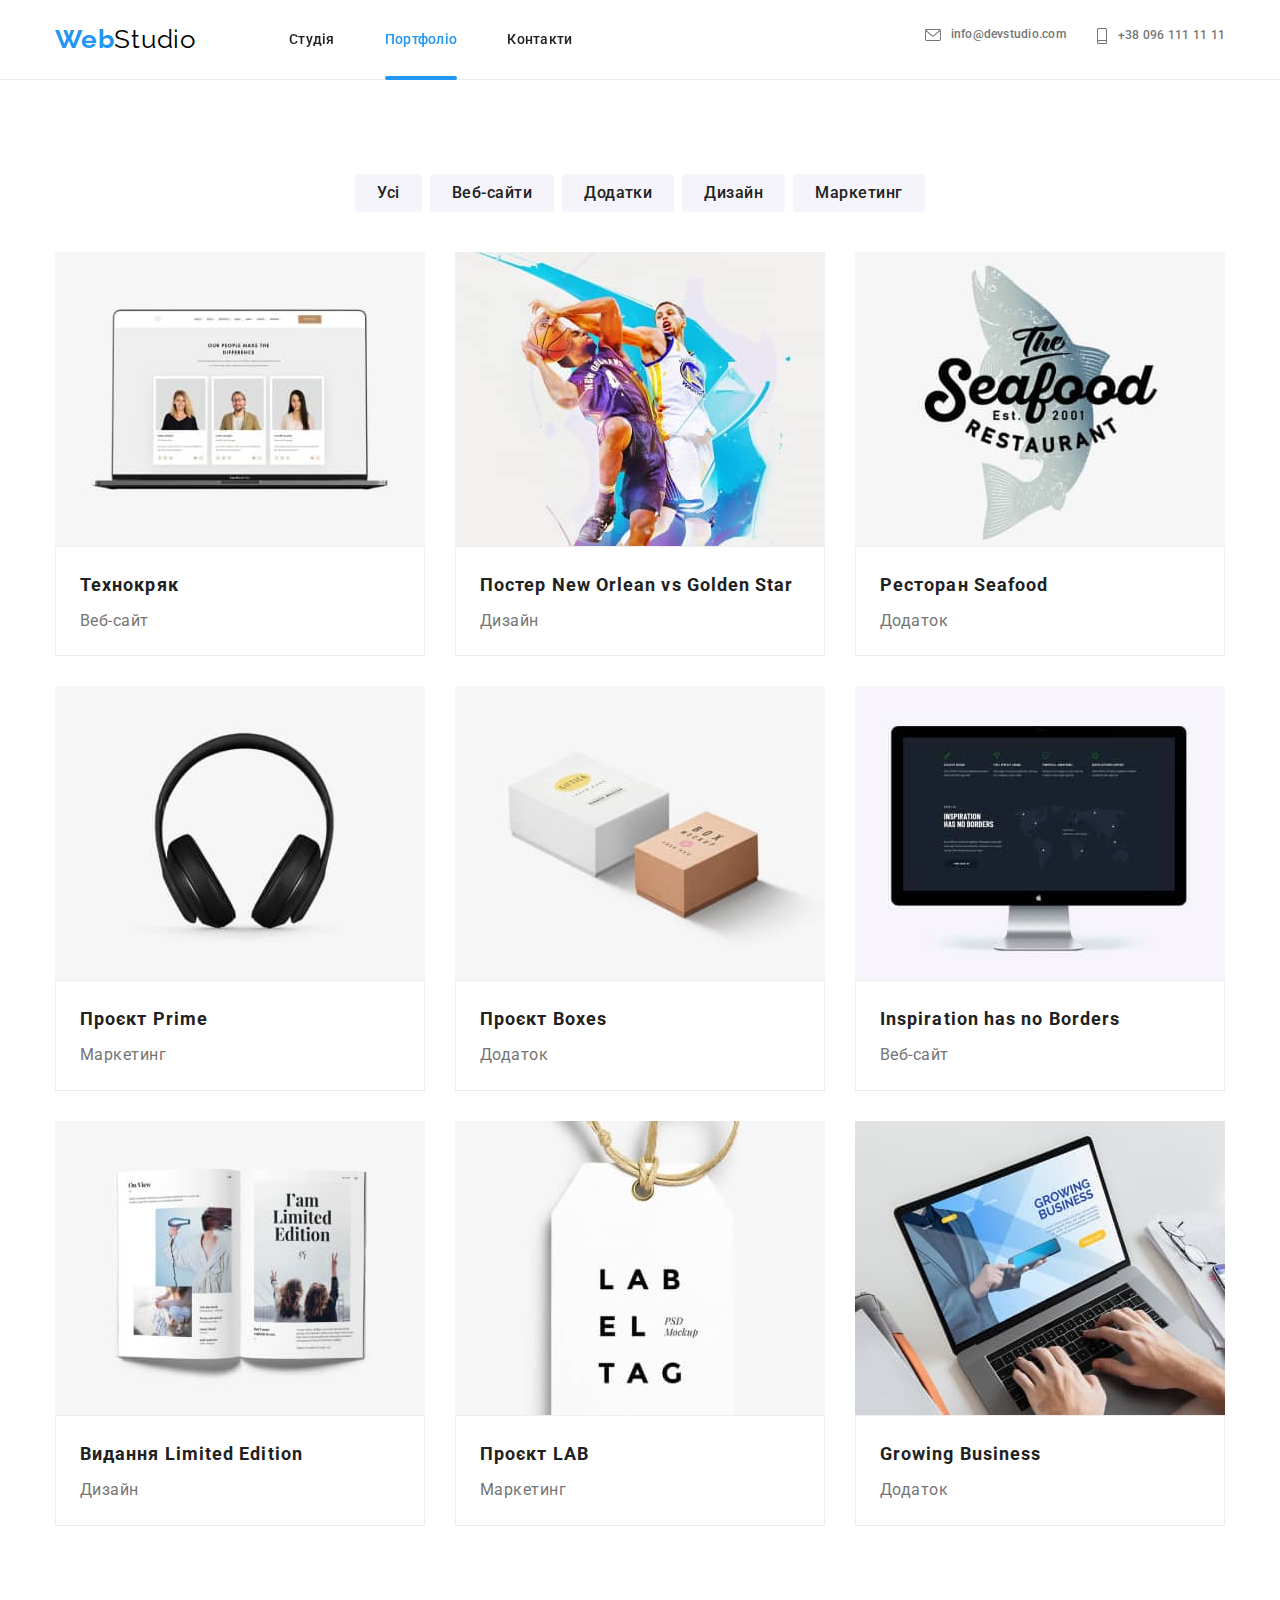
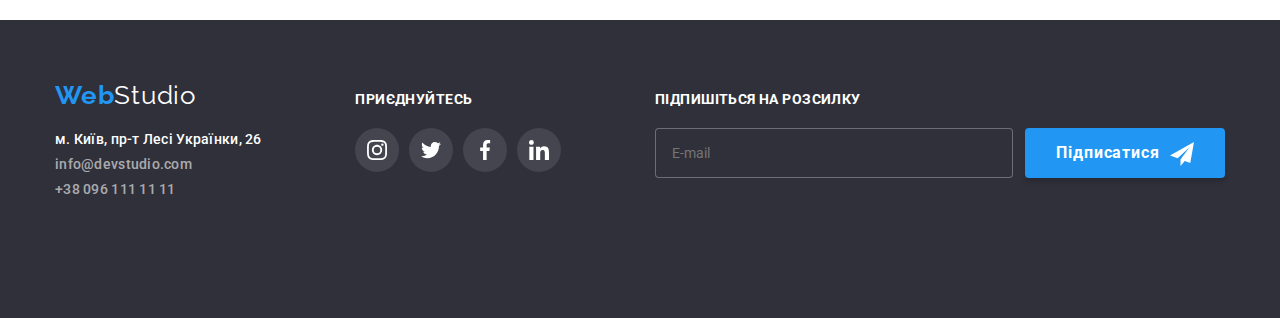
==== commit 301335eb: "changed main.min.css" ====
--- a/portfolio.html
+++ b/portfolio.html
@@ -101,7 +101,7 @@
 
           <ul class="modal-menu-nav__list list">
             <li class="modal-menu-nav__item">
-              <a class="modal-menu-nav__link link" href="#">Студія</a>
+              <a class="modal-menu-nav__link link" href="/index.html">Студія</a>
             </li>
             <li class="modal-menu-nav__item">
               <a class="modal-menu-nav__link link" href="#">Портфоліо</a>
@@ -186,14 +186,14 @@
                         ./images/portfolio-1.jpg                 1x,
                         ./images/prtf-technokryak-desktop@2x.jpg 2x
                       "
-                      media="(min-width: 1600px)"
+                      media="(min-width: 1200px)"
                     />
                     <source
                       srcset="
                         ./images/portfolio-1.webp                 1x,
                         ./images/prtf-technokryak-desktop@2x.webp 2x
                       "
-                      media="(min-width: 1600px)"
+                      media="(min-width: 1200px)"
                       type="image/webp"
                     />
                     <source
@@ -257,14 +257,14 @@
                         ./images/portfolio-2.jpg                1x,
                         ./images/prtf-basketball-desktop@2x.jpg 2x
                       "
-                      media="(min-width: 1600px)"
+                      media="(min-width: 1200px)"
                     />
                     <source
                       srcset="
                         ./images/portfolio-2.webp                1x,
                         ./images/prtf-basketball-desktop@2x.webp 2x
                       "
-                      media="(min-width: 1600px)"
+                      media="(min-width: 1200px)"
                       type="image/webp"
                     />
                     <source
@@ -329,14 +329,14 @@
                         ./images/portfolio-3.jpg             1x,
                         ./images/prtf-seafood-desktop@2x.jpg 2x
                       "
-                      media="(min-width: 1600px)"
+                      media="(min-width: 1200px)"
                     />
                     <source
                       srcset="
                         ./images/portfolio-3.webp             1x,
                         ./images/prtf-seafood-desktop@2x.webp 2x
                       "
-                      media="(min-width: 1600px)"
+                      media="(min-width: 1200px)"
                       type="image/webp"
                     />
                     <source
@@ -400,14 +400,14 @@
                         ./images/portfolio-4.jpg                1x,
                         ./images/prtf-headphones-desktop@2x.jpg 2x
                       "
-                      media="(min-width: 1600px)"
+                      media="(min-width: 1200px)"
                     />
                     <source
                       srcset="
                         ./images/portfolio-4.webp                1x,
                         ./images/prtf-headphones-desktop@2x.webp 2x
                       "
-                      media="(min-width: 1600px)"
+                      media="(min-width: 1200px)"
                       type="image/webp"
                     />
                     <source
@@ -471,14 +471,14 @@
                         ./images/portfolio-5.jpg           1x,
                         ./images/prtf-boxes-desktop@2x.jpg 2x
                       "
-                      media="(min-width: 1600px)"
+                      media="(min-width: 1200px)"
                     />
                     <source
                       srcset="
                         ./images/portfolio-5.webp           1x,
                         ./images/prtf-boxes-desktop@2x.webp 2x
                       "
-                      media="(min-width: 1600px)"
+                      media="(min-width: 1200px)"
                       type="image/webp"
                     />
                     <source
@@ -542,14 +542,14 @@
                         ./images/portfolio-6.jpg             1x,
                         ./images/prtf-desktop-desktop@2x.jpg 2x
                       "
-                      media="(min-width: 1600px)"
+                      media="(min-width: 1200px)"
                     />
                     <source
                       srcset="
                         ./images/portfolio-6.webp             1x,
                         ./images/prtf-desktop-desktop@2x.webp 2x
                       "
-                      media="(min-width: 1600px)"
+                      media="(min-width: 1200px)"
                       type="image/webp"
                     />
                     <source
@@ -614,14 +614,14 @@
                         ./images/portfolio-7.jpg              1x,
                         ./images/prtf-magazine-desktop@2x.jpg 2x
                       "
-                      media="(min-width: 1600px)"
+                      media="(min-width: 1200px)"
                     />
                     <source
                       srcset="
                         ./images/portfolio-7.webp              1x,
                         ./images/prtf-magazine-desktop@2x.webp 2x
                       "
-                      media="(min-width: 1600px)"
+                      media="(min-width: 1200px)"
                       type="image/webp"
                     />
                     <source
@@ -685,14 +685,14 @@
                         ./images/portfolio-8.jpg           1x,
                         ./images/prtf-label-desktop@2x.jpg 2x
                       "
-                      media="(min-width: 1600px)"
+                      media="(min-width: 1200px)"
                     />
                     <source
                       srcset="
                         ./images/portfolio-8.webp           1x,
                         ./images/prtf-label-desktop@2x.webp 2x
                       "
-                      media="(min-width: 1600px)"
+                      media="(min-width: 1200px)"
                       type="image/webp"
                     />
                     <source
@@ -756,14 +756,14 @@
                         ./images/portfolio-9.jpg              1x,
                         ./images/prtf-notebook-desktop@2x.jpg 2x
                       "
-                      media="(min-width: 1600px)"
+                      media="(min-width: 1200px)"
                     />
                     <source
                       srcset="
                         ./images/portfolio-9.webp              1x,
                         ./images/prtf-notebook-desktop@2x.webp 2x
                       "
-                      media="(min-width: 1600px)"
+                      media="(min-width: 1200px)"
                       type="image/webp"
                     />
                     <source
@@ -938,5 +938,6 @@
         </div>
       </div>
     </footer>
+    <script src="./js/menu.js"></script>
   </body>
 </html>
--- a/css/main.min.css
+++ b/css/main.min.css
@@ -1 +1 @@
-:root{--footer-color: #2f303a;--accent-color: #2196f3;--main-color: #ffffff;--primary-text-color: #757575;--secondary-text-color: #212121;--background-color: #f5f5f5;--additional-background-color: #f5f4fa;--main-font: "Roboto", sans-serif;--logo-font: "Raleway", sans-serif}.visually-hidden{position:absolute;width:1px;height:1px;margin:-1px;border:0;padding:0;white-space:nowrap;clip-path:inset(100%);clip:rect(0 0 0 0);overflow:hidden}body{padding-top:60px;background-color:var(--main-color);font-family:"Roboto",sans-serif;color:var(--secondary-text-color);font-size:14px;letter-spacing:.03em}h1,h2,h3,h4,h5,h6,p{margin:0px}ul{margin-bottom:0px}img{display:block;max-width:100%;height:auto}.address{font-style:normal}.section{padding-top:94px;padding-bottom:94px}.list{list-style:none;margin:0;padding-left:0}@media screen and (min-width: 768px){body{padding-top:80px}}.container{width:100%;padding:0 15px}@media screen and (min-width: 480px){.container{width:480px;margin-left:auto;margin-right:auto}}@media screen and (min-width: 768px){.container{width:768px}}@media screen and (min-width: 1200px){.container{width:1200px}}.button{background-color:var(--accent-color);border:none;box-shadow:0px 4px 4px rgba(0,0,0,.15);border-radius:4px;font-family:inherit;font-style:normal;font-weight:700;font-size:16px;line-height:1.88;color:var(--main-color);cursor:pointer;letter-spacing:.06em;white-space:nowrap;transition:background-color 250ms cubic-bezier(0.4, 0, 0.2, 1),box-shadow 250ms cubic-bezier(0.4, 0, 0.2, 1)}.button:hover,.button:focus{background-color:#188ce8;box-shadow:0px 4px 4px rgba(0,0,0,.15)}.backdrop{position:fixed;top:0;left:0;z-index:101;width:100%;height:100%;background-color:rgba(0,0,0,.2);transform:scale(1);transition:opacity 250ms cubic-bezier(0.4, 0, 0.2, 1),visibility 250ms cubic-bezier(0.4, 0, 0.2, 1),transform 250ms cubic-bezier(0.4, 0, 0.2, 1)}.backdrop.is-hidden{visibility:hidden;opacity:0;pointer-events:none}.backdrop.is-hidden .modal-window{transform:translate(-50%, -50%) scale(0)}.section-heading{margin-bottom:50px;font-weight:700;font-size:36px;line-height:1.16;text-align:center;letter-spacing:.03em;color:var(--secondary-text-color)}.modal-window{position:absolute;top:50%;left:50%;padding:40px;transform:translate(-50%, -50%) scale(1);width:450px;height:609px;background-color:var(--main-color);box-shadow:0px 1px 3px rgba(0,0,0,.12),0px 1px 1px rgba(0,0,0,.14),0px 2px 1px rgba(0,0,0,.2);border-radius:4px;transition:transform 250ms cubic-bezier(0.4, 0, 0.2, 1)}.modal-close-btn{position:absolute;padding:0;display:flex;justify-content:center;align-items:center;top:8px;right:8px;width:30px;height:30px;background-color:var(--main-color);border:1px solid rgba(0,0,0,.1);border-radius:50%;cursor:pointer}.close-icon{transition:fill 250ms cubic-bezier(0.4, 0, 0.2, 1)}.modal-close-btn:hover .close-icon,.modal-close-btn:focus .close-icon{fill:var(--accent-color)}.modal-form{display:flex;flex-direction:column}.modal-paragraph{margin:0;margin-bottom:12px;font-weight:700;font-size:20px;line-height:1.5;text-align:center;color:var(--secondary-text-color)}.modal-label,.textarea-label{font-size:14px;line-height:1.16;letter-spacing:.01em;color:var(--primary-text-color)}.modal-label{margin-bottom:4px}.textarea-label{margin-bottom:20px}.checkbox-label{position:relative;font-weight:400;font-size:12px;line-height:1.16;letter-spacing:.03em;color:var(--primary-text-color);margin-bottom:30px;margin-left:auto;margin-right:auto;padding-left:23px}.modal-input{display:block;box-sizing:border-box;width:100%;height:40px;padding-left:42px;border:1px solid rgba(33,33,33,.2);border-radius:4px;color:var(--secondary-text-color);outline:none;transition:border-color 250ms cubic-bezier(0.4, 0, 0.2, 1)}.modal-input:focus{border-color:var(--accent-color)}.input-wrapper{position:relative;width:100%;margin-bottom:10px}.input-icon{position:absolute;top:50%;left:0;transform:translateY(-50%);margin-left:12px;fill:var(--secondary-text-color);transition:fill 250ms cubic-bezier(0.4, 0, 0.2, 1)}.modal-input:focus+.input-icon{fill:var(--accent-color)}.modal-textarea{display:block;width:100%;height:120px;padding:12px 16px;border:1px solid rgba(33,33,33,.2);border-radius:4px;margin-top:4px;resize:none;outline:none;transition:border-color 250ms cubic-bezier(0.4, 0, 0.2, 1)}.modal-textarea:focus{border-color:var(--accent-color)}.modal-textarea::placeholder{color:rgba(117,117,117,.5)}.unchecked-icon{position:absolute;top:50%;left:0;transform:translateY(-50%)}.checked-icon{display:none;position:absolute;top:50%;left:0;transform:translateY(-50%);transition:box-shadow 250ms cubic-bezier(0.4, 0, 0.2, 1)}.modal-checkbox:checked~.checked-icon{display:block}.modal-checkbox:focus~.checked-icon{box-shadow:0 0 0 2px rgba(0,0,255,.8)}.policy-link{color:var(--accent-color)}.modal-form-button{width:200px;height:50px;align-self:center}@media screen and (min-width: 1200px){.modal-window{width:528px;height:581px}}.logo{color:var(--accent-color);font-family:"Raleway",sans-serif;font-weight:700;font-size:26px;line-height:1.19;letter-spacing:.03em;text-decoration:none}.logo .logo__item{color:#000;font-weight:400}.logo .logo__item.logo__item_light{font-weight:400;color:var(--main-color)}.navigation{display:flex;align-items:center}.navigation__list{margin:0;padding-left:0px;display:flex}.navigation__list>.navigation__list-item:not(:last-child){margin-right:50px}.navigation__list .navigation__link{display:inline-block;padding:32px 0;position:relative}.navigation__list .navigation__link.navigation__link_current{color:var(--accent-color)}.navigation__list .navigation__link.navigation__link_current::after{content:"";position:absolute;bottom:0;display:block;width:100%;height:4px;border-radius:2px;background-color:var(--accent-color)}@media screen and (max-width: 767px){.navigation{display:none}}.link{font-weight:500;letter-spacing:.02em;text-decoration:none;color:var(--secondary-text-color);font-style:normal;transition:color 250ms cubic-bezier(0.4, 0, 0.2, 1)}.link:hover,.link:focus{color:var(--accent-color)}.contact-list{display:none}.contact-list .contact-list__link{display:flex;align-items:center;color:var(--primary-text-color)}.contact-list .contact-list__link:hover,.contact-list .contact-list__link:focus{color:var(--accent-color)}.contact-list .contact-list__link .contact-list__icon{fill:currentColor;margin-right:10px}@media screen and (min-width: 768px){.contact-list{display:flex;flex-direction:column}.contact-list>.contact-list__item:not(:last-child){margin-bottom:10px}.contact-list .contact-list__link{display:flex;align-items:center;color:var(--primary-text-color);font-size:12px;line-height:1.16}.contact-list .contact-list__link:hover,.contact-list .contact-list__link:focus{color:var(--accent-color)}.contact-list .contact-list__link .contact-list__icon{fill:currentColor;margin-right:10px}}@media screen and (min-width: 1200px){.contact-list{flex-direction:row}.contact-list>.contact-list__item:not(:last-child){margin-right:30px}.contact-list__link{font-size:14px;line-height:1.14}}.portfolio-categories{display:flex;justify-content:center}.portfolio-categories .portfolio-categories__item{margin-bottom:15px}.portfolio-categories>.portfolio-categories__item:not(:last-child){margin-right:8px}.portfolio-categories .portfolio-categories__button{background-color:var(--additional-background-color);font-family:inherit;font-style:normal;font-weight:500;font-size:16px;line-height:1.6;text-align:center;letter-spacing:.03em;color:var(--secondary-text-color);cursor:pointer;border:none;border-radius:4px;padding:6px 22px;transition:background-color 250ms cubic-bezier(0.4, 0, 0.2, 1),box-shadow 250ms cubic-bezier(0.4, 0, 0.2, 1),color 250ms cubic-bezier(0.4, 0, 0.2, 1)}.portfolio-categories .portfolio-categories__button:hover,.portfolio-categories .portfolio-categories__button:focus{background-color:var(--accent-color);color:var(--main-color);box-shadow:0px 3px 1px rgba(0,0,0,.1),0px 1px 2px rgba(0,0,0,.08),0px 2px 2px rgba(0,0,0,.12)}.portfolio-list{display:flex;flex-wrap:wrap}.portfolio-list>.portfolio-list__item{margin-bottom:30px}@media screen and (min-width: 768px){.portfolio-list{justify-content:space-between}.portfolio-list>.portfolio-list__item{margin-bottom:0}.portfolio-list>.portfolio-list__item:not(:last-child){margin-bottom:30px}}@media screen and (min-width: 1200px){.portfolio-list>.portfolio-list__item:not(:last-child){margin-bottom:0}.portfolio-list>.portfolio-list__item:not(:nth-last-child(-1n+3)){margin-bottom:30px}}.portfolio-card{width:100%}.portfolio-card .portfolio-card__link{display:block;text-decoration:none;transition:box-shadow 250ms cubic-bezier(0.4, 0, 0.2, 1)}.portfolio-card .portfolio-card__link:hover,.portfolio-card .portfolio-card__link:focus{box-shadow:0px 1px 1px rgba(0,0,0,.12),0px 4px 4px rgba(0,0,0,.06),1px 4px 6px rgba(0,0,0,.16)}.portfolio-card .portfolio-card__link:hover .portfolio-card__overlay,.portfolio-card .portfolio-card__link:focus .portfolio-card__overlay{transform:translateY(0)}.portfolio-card .portfolio-card__link .portfolio-card__thumb{position:relative;overflow:hidden}.portfolio-card .portfolio-card__link .portfolio-card__overlay{position:absolute;top:0;left:0;width:100%;height:100%;padding:63px 24px;background-color:rgba(33,150,243,.9);transform:translateY(100%);transition:transform 250ms cubic-bezier(0.4, 0, 0.2, 1)}.portfolio-card .portfolio-card__link .portfolio-card__overlay-text{font-size:18px;line-height:1.55;letter-spacing:.03em;color:var(--main-color)}.portfolio-card .portfolio-card__link .portfolio-card__content{border:1px solid #eee;padding:20px 24px}.portfolio-card .portfolio-card__link .portfolio-card__heading{margin-bottom:4px;font-weight:700;font-size:18px;line-height:2;letter-spacing:.06em;color:var(--secondary-text-color)}.portfolio-card .portfolio-card__link .portfolio-card__type{margin:0;font-size:16px;line-height:1.8;letter-spacing:.03em;color:var(--primary-text-color)}@media screen and (min-width: 768px){.portfolio-card{width:354px}}@media screen and (min-width: 1200px){.portfolio-card{width:370px}}.address-container__logo{margin-bottom:20px}.address-info .address-info__list{display:flex;flex-direction:column;align-items:center}.address-info .address-info__list>.address-info__list-item:not(:last-child){margin-bottom:9px}.address-info .address-info__address-link{color:var(--main-color)}.address-info .address-info__contact-link{color:rgba(255,255,255,.6)}.address-info .address-info__contact-link:hover,.address-info .address-info__contact-link:focus{color:var(--accent-color)}@media screen and (min-width: 1200px){.address-info .address-info__list{align-items:flex-start}}.join-us-list{width:206px;height:44px;display:flex;justify-content:space-between}.join-us-list .join-us-list__item{width:44px;height:44px}.join-us-list .join-us-list__link{display:inline-flex;justify-content:center;align-items:center;width:100%;height:100%;background-color:rgba(255,255,255,.1);border-radius:50%;transition:background-color 250ms cubic-bezier(0.4, 0, 0.2, 1)}.join-us-list .join-us-list__link:hover,.join-us-list .join-us-list__link:focus{background-color:var(--accent-color)}.join-us-list .join-us-list__icon{fill:var(--main-color)}.subscription-form{width:100%}.subscription-form .subscription-form__email{padding-left:16px;padding-right:16px;margin-right:12px;width:100%;height:50px;border:1px solid rgba(255,255,255,.3);border-radius:4px;color:var(--main-color);background-color:var(--footer-color);outline:none;transition:border-color 250ms cubic-bezier(0.4, 0, 0.2, 1);margin-bottom:20px}.subscription-form .subscription-form__email:focus{border-color:var(--accent-color)}.subscription-form .subscription-form__submit-button{display:block;width:200px;height:50px;margin:0 auto}.subscription-form .subscription-form__submit-icon{vertical-align:middle;margin-left:10px;fill:var(--main-color)}@media screen and (min-width: 768px){.subscription-form{text-align:center;width:450px}.subscription-form .subscription-form__email{margin-right:auto;margin-left:auto}}@media screen and (min-width: 1200px){.subscription-form{display:flex;flex-direction:row;width:auto}.subscription-form .subscription-form__email{width:358px;margin-right:12px}.subscription-form .subscription-form__submit-button{margin:0}}.page-footer{background-color:var(--footer-color);padding:60px 0}.page-footer__container{display:flex;flex-direction:column;justify-content:space-around}.page-footer__section{display:flex;flex-direction:column;align-items:center;margin-bottom:60px}.page-footer__section-title{font-family:var(--main-font);font-weight:700;font-size:14px;line-height:1.14;text-transform:uppercase;color:var(--main-color);margin-bottom:20px}@media screen and (min-width: 768px){.page-footer__container{flex-direction:row;flex-wrap:wrap}}@media screen and (min-width: 1200px){.page-footer__container{align-items:baseline;justify-content:space-between;flex-wrap:nowrap}.page-footer__section{align-items:flex-start}}.page-header{position:fixed;top:0;left:0;width:100%;height:60px;z-index:100;background-color:var(--main-color);border-bottom:1px solid #ececec}.page-header__container{height:100%;display:flex;align-items:center;justify-content:space-between}.page-header__container .modal-menu-open-btn__icon{display:inline-block;width:30px;height:30px;stroke-width:0;stroke:currentColor;fill:currentColor}.page-header__container .modal-menu-open-btn{border:none;background-color:var(--main-color)}@media screen and (min-width: 768px){.page-header{height:80px}.modal-menu-open-btn{display:none}}@media screen and (min-width: 1200px){.page-header__container{justify-content:flex-start}.page-header__navigation{margin-left:93px;margin-right:auto}}.section-hero{background-image:linear-gradient(rgba(47, 48, 58, 0.4), rgba(47, 48, 58, 0.4)),url(../images/bg-img-mobile.jpg);background-position:center;background-size:cover;background-repeat:no-repeat;max-width:1600px;height:400px;margin:0 auto;background-color:var(--footer-color);padding:118px 0;text-align:center}@media screen and (min-device-pixel-ratio: 2),(min-resolution: 192dpi),(min-resolution: 2dppx){.section-hero{background-image:linear-gradient(rgba(47, 48, 58, 0.4), rgba(47, 48, 58, 0.4)),url("../images/bg-img-mobile@2x.jpg")}}.section-hero__heading{width:360px;margin:0 auto;margin-bottom:30px;font-weight:900;font-size:26px;line-height:1.61;text-align:center;letter-spacing:.06em;text-transform:uppercase;color:var(--main-color)}.section-hero__button{width:200px;height:50px}@media screen and (min-width: 768px){.section-hero{background-image:linear-gradient(rgba(47, 48, 58, 0.4), rgba(47, 48, 58, 0.4)),url(../images/bg-img-tablet.jpg)}}@media screen and (min-device-pixel-ratio: 2)and (min-width: 768px),(min-resolution: 192dpi)and (min-width: 768px),(min-resolution: 2dppx)and (min-width: 768px){.section-hero{background-image:linear-gradient(rgba(47, 48, 58, 0.4), rgba(47, 48, 58, 0.4)),url("../images/bg-img-tablet@2x.jpg")}}@media screen and (min-width: 1200px){.section-hero{height:600px;padding:200px 0}.section-hero__heading{width:696px;font-size:44px;line-height:1.3}.section-hero__button{width:216px}}@media screen and (min-device-pixel-ratio: 2)and (min-width: 1200px),(min-resolution: 192dpi)and (min-width: 1200px),(min-resolution: 2dppx)and (min-width: 1200px){.section-hero{background-image:linear-gradient(rgba(47, 48, 58, 0.4), rgba(47, 48, 58, 0.4)),url("../images/bg-img@2x.jpg")}}.advantages-section{padding-top:60px;padding-bottom:60px;background-color:var(--main-color)}.advantages-section__list{margin-bottom:-30px}.advantages-section__list>li{display:flex;flex-direction:column;align-items:center;margin-bottom:30px}.advantages-section__icon-box{width:450px;height:120px;padding:25px 191px;background-color:#f5f4fa;border:none;border-radius:4px;margin-bottom:30px}.advantages-section__heading{margin-bottom:10px;font-weight:700;font-size:14px;line-height:1.14;letter-spacing:.03em;text-transform:uppercase;color:var(--secondary-text-color)}.advantages-section__paragraph{margin:0;font-size:14px;line-height:1.7;letter-spacing:.03em;color:var(--primary-text-color)}@media screen and (min-width: 768px){.advantages-section__list{display:flex;flex-wrap:wrap;justify-content:space-between}.advantages-section__list>li{align-items:flex-start;width:354px}.advantages-section__icon-box{width:354px;padding:25px 144px}}@media screen and (min-width: 1200px){.advantages-section{padding-top:94px;padding-bottom:0}.advantages-section__list>li{width:270px}.advantages-section__icon-box{width:270px;padding:25px 100px}}@media screen and (max-width: 1199px){.activity-section{display:none}}.activity-section{padding:94px 0;background-color:var(--main-color)}.activity-section__list{display:flex}.activity-section__list>li:not(:last-child){margin-right:30px}.activity-section__thumb{position:relative}.activity-section__overlay{display:flex;justify-content:center;align-items:center;position:absolute;bottom:0;width:100%;height:70px;background-color:rgba(47,48,58,.8)}.activity-section__overlay__paragraph{font-weight:700;line-height:1.14;text-transform:uppercase;color:var(--main-color)}.team-section{padding:60px 0;margin-bottom:-30px;background-color:#f5f4fa}.team-list>li{margin-bottom:30px}.team-card{text-align:center;width:450px;background-color:var(--main-color);box-shadow:0px 1px 3px rgba(0,0,0,.12),0px 1px 1px rgba(0,0,0,.14),0px 2px 1px rgba(0,0,0,.2);border-radius:0px 0px 4px 4px}.team-card__text{padding-top:30px;padding-bottom:30px}.team-link-list{margin-top:16px;display:flex;justify-content:center;gap:10px}.team-link-list__item{width:44px;height:44px}.team-link-list__link{display:inline-flex;justify-content:center;align-items:center;width:100%;height:100%;color:#afb1b8;border-radius:50%;transition:color 250ms cubic-bezier(0.4, 0, 0.2, 1),background-color 250ms cubic-bezier(0.4, 0, 0.2, 1)}.team-link-list__link:hover,.team-link-list__link:focus{background-color:var(--accent-color);color:var(--main-color);border-color:var(--main-color)}.team-link-list__icon{fill:currentColor}.team-card__name{margin:0;font-weight:500;font-size:16px;line-height:1.18;letter-spacing:.03em;color:var(--secondary-text-color)}.team-card__position{margin:10px 0 0;font-size:16px;line-height:1.18;letter-spacing:.03em;color:var(--primary-text-color)}@media screen and (min-width: 768px){.team-list{display:flex;flex-wrap:wrap;justify-content:space-between}.team-list .team-card{width:354px}}@media screen and (min-width: 1200px){.team-section{padding:94px 0}.team-list .team-card{width:270px}}.client-section{padding:60px 0;background-color:var(--main-color);margin-bottom:-30px}.client-list{display:flex;flex-wrap:wrap;justify-content:space-between}.client-list__item{width:210px;height:92px}.client-list__item{margin-bottom:30px}.client-list__link{display:inline-flex;justify-content:center;align-items:center;width:100%;height:100%;border:1px solid #afb1b8;border-radius:4px;color:#afb1b8;transition:color 250ms cubic-bezier(0.4, 0, 0.2, 1),border-color 250ms cubic-bezier(0.4, 0, 0.2, 1)}.client-list__link:hover,.client-list__link:focus{color:var(--accent-color);border-color:#188ce8}.client-list__icon{fill:currentColor}@media screen and (min-width: 768px){.client-list__item{width:226px}}@media screen and (min-width: 1200px){.client-section{padding:94px 0}.client-list__item{width:170px}}.portfolio-section{padding-top:60px;padding-bottom:60px;background-color:var(--main-color)}.portfolio-section .portfolio-section__categories{display:flex;flex-wrap:wrap;justify-content:flex-start;margin-bottom:25px}@media screen and (min-width: 768px){.portfolio-section .portfolio-section__categories{flex-wrap:nowrap;justify-content:center}}@media screen and (min-width: 1200px){.portfolio-section{padding-top:94px;padding-bottom:94px}}@media screen and (max-width: 767px){.mobile-menu__container{position:relative;padding:48px 40px}.modal-menu{position:fixed;top:0;left:0;z-index:105;width:100%;height:100%;background-color:var(--main-color);opacity:0;visibility:hidden;pointer-events:none;transition:opacity 250ms cubic-bezier(0.4, 0, 0.2, 1),visibility 250ms cubic-bezier(0.4, 0, 0.2, 1)}.modal-menu.is-open{opacity:1;visibility:visible;pointer-events:auto}.modal-menu__close-btn{position:absolute;top:10px;right:15px;padding:0;border:none;background-color:var(--main-color)}.modal-menu__close-icon:hover{fill:var(--accent-color)}.modal-menu-nav__list{margin-bottom:302px}.modal-menu-nav__item:not(:last-child){margin-bottom:32px}.modal-menu-nav__link{font-family:inherit;font-weight:500;font-size:40px;line-height:1.17;letter-spacing:.02em;color:var(--secondary-text-color)}.modal-menu-nav__link:hover,.modal-menu-nav__link:focus{color:var(--accent-color)}.modal-menu-contact-list{display:flex;flex-direction:column-reverse;margin-bottom:64px}.modal-menu-contact-list__item:not(:first-child){margin-bottom:32px}.modal-menu-contact-list__mail-link{font-family:inherit;font-weight:500;font-size:24px;line-height:1.16;letter-spacing:.02em;color:var(--primary-text-color)}.modal-menu-contact-list__mail-link:hover{color:var(--accent-color)}.modal-menu-contact-list__tel-link{font-family:inherit;font-weight:500;font-size:34px;line-height:1.17;letter-spacing:.02em;color:var(--primary-text-color)}.modal-menu-contact-list__tel-link:hover{color:var(--accent-color)}.modal-menu-media-list{display:flex;flex-direction:row}.modal-menu-media-list__item:not(:first-child){padding-left:10px}.modal-menu-media-list__item:not(:last-child){padding-right:10px;border-right:1px solid rgba(33,33,33,.2)}.modal-menu-media-list_link{font-family:inherit;font-style:normal;font-weight:500;font-size:18px;line-height:1.22;color:var(--accent-color)}}@media screen and (min-width: 768px){.modal-menu{display:none}}/*# sourceMappingURL=main.min.css.map */+:root{--footer-color: #2f303a;--accent-color: #2196f3;--main-color: #ffffff;--primary-text-color: #757575;--secondary-text-color: #212121;--background-color: #f5f5f5;--additional-background-color: #f5f4fa;--main-font: "Roboto", sans-serif;--logo-font: "Raleway", sans-serif}.visually-hidden{position:absolute;width:1px;height:1px;margin:-1px;border:0;padding:0;white-space:nowrap;clip-path:inset(100%);clip:rect(0 0 0 0);overflow:hidden}body{padding-top:60px;background-color:var(--main-color);font-family:"Roboto",sans-serif;color:var(--secondary-text-color);font-size:14px;letter-spacing:.03em}h1,h2,h3,h4,h5,h6,p{margin:0px}ul{margin-bottom:0px}img{display:block;max-width:100%;height:auto}.address{font-style:normal}.section{padding-top:94px;padding-bottom:94px}.list{list-style:none;margin:0;padding-left:0}@media screen and (min-width: 768px){body{padding-top:80px}}.container{width:100%;padding:0 15px}@media screen and (min-width: 480px){.container{width:480px;margin-left:auto;margin-right:auto}}@media screen and (min-width: 768px){.container{width:768px}}@media screen and (min-width: 1200px){.container{width:1200px}}.button{background-color:var(--accent-color);border:none;box-shadow:0px 4px 4px rgba(0,0,0,.15);border-radius:4px;font-family:inherit;font-style:normal;font-weight:700;font-size:16px;line-height:1.88;color:var(--main-color);cursor:pointer;letter-spacing:.06em;white-space:nowrap;transition:background-color 250ms cubic-bezier(0.4, 0, 0.2, 1),box-shadow 250ms cubic-bezier(0.4, 0, 0.2, 1)}.button:hover,.button:focus{background-color:#188ce8;box-shadow:0px 4px 4px rgba(0,0,0,.15)}.backdrop{position:fixed;top:0;left:0;z-index:101;width:100%;height:100%;background-color:rgba(0,0,0,.2);transform:scale(1);transition:opacity 250ms cubic-bezier(0.4, 0, 0.2, 1),visibility 250ms cubic-bezier(0.4, 0, 0.2, 1),transform 250ms cubic-bezier(0.4, 0, 0.2, 1)}.backdrop.is-hidden{visibility:hidden;opacity:0;pointer-events:none}.backdrop.is-hidden .modal-window{transform:translate(-50%, -50%) scale(0)}.section-heading{margin-bottom:50px;font-weight:700;font-size:36px;line-height:1.16;text-align:center;letter-spacing:.03em;color:var(--secondary-text-color)}.modal-window{position:absolute;top:50%;left:50%;padding:40px;transform:translate(-50%, -50%) scale(1);width:450px;height:609px;background-color:var(--main-color);box-shadow:0px 1px 3px rgba(0,0,0,.12),0px 1px 1px rgba(0,0,0,.14),0px 2px 1px rgba(0,0,0,.2);border-radius:4px;transition:transform 250ms cubic-bezier(0.4, 0, 0.2, 1)}.modal-close-btn{position:absolute;padding:0;display:flex;justify-content:center;align-items:center;top:8px;right:8px;width:30px;height:30px;background-color:var(--main-color);border:1px solid rgba(0,0,0,.1);border-radius:50%;cursor:pointer}.close-icon{transition:fill 250ms cubic-bezier(0.4, 0, 0.2, 1)}.modal-close-btn:hover .close-icon,.modal-close-btn:focus .close-icon{fill:var(--accent-color)}.modal-form{display:flex;flex-direction:column}.modal-paragraph{margin:0;margin-bottom:12px;font-weight:700;font-size:20px;line-height:1.5;text-align:center;color:var(--secondary-text-color)}.modal-label,.textarea-label{font-size:14px;line-height:1.16;letter-spacing:.01em;color:var(--primary-text-color)}.modal-label{margin-bottom:4px}.textarea-label{margin-bottom:20px}.checkbox-label{position:relative;font-weight:400;font-size:12px;line-height:1.16;letter-spacing:.03em;color:var(--primary-text-color);margin-bottom:30px;margin-left:auto;margin-right:auto;padding-left:23px}.modal-input{display:block;box-sizing:border-box;width:100%;height:40px;padding-left:42px;border:1px solid rgba(33,33,33,.2);border-radius:4px;color:var(--secondary-text-color);outline:none;transition:border-color 250ms cubic-bezier(0.4, 0, 0.2, 1)}.modal-input:focus{border-color:var(--accent-color)}.input-wrapper{position:relative;width:100%;margin-bottom:10px}.input-icon{position:absolute;top:50%;left:0;transform:translateY(-50%);margin-left:12px;fill:var(--secondary-text-color);transition:fill 250ms cubic-bezier(0.4, 0, 0.2, 1)}.modal-input:focus+.input-icon{fill:var(--accent-color)}.modal-textarea{display:block;width:100%;height:120px;padding:12px 16px;border:1px solid rgba(33,33,33,.2);border-radius:4px;margin-top:4px;resize:none;outline:none;transition:border-color 250ms cubic-bezier(0.4, 0, 0.2, 1)}.modal-textarea:focus{border-color:var(--accent-color)}.modal-textarea::placeholder{color:rgba(117,117,117,.5)}.unchecked-icon{position:absolute;top:50%;left:0;transform:translateY(-50%)}.checked-icon{display:none;position:absolute;top:50%;left:0;transform:translateY(-50%);transition:box-shadow 250ms cubic-bezier(0.4, 0, 0.2, 1)}.modal-checkbox:checked~.checked-icon{display:block}.modal-checkbox:focus~.checked-icon{box-shadow:0 0 0 2px rgba(0,0,255,.8)}.policy-link{color:var(--accent-color)}.modal-form-button{width:200px;height:50px;align-self:center}@media screen and (min-width: 1200px){.modal-window{width:528px;height:581px}}.logo{color:var(--accent-color);font-family:"Raleway",sans-serif;font-weight:700;font-size:26px;line-height:1.19;letter-spacing:.03em;text-decoration:none}.logo .logo__item{color:#000;font-weight:400}.logo .logo__item.logo__item_light{font-weight:400;color:var(--main-color)}.navigation{display:flex;align-items:center}.navigation__list{margin:0;padding-left:0px;display:flex}.navigation__list>.navigation__list-item:not(:last-child){margin-right:50px}.navigation__list .navigation__link{display:inline-block;padding:32px 0;position:relative}.navigation__list .navigation__link.navigation__link_current{color:var(--accent-color)}.navigation__list .navigation__link.navigation__link_current::after{content:"";position:absolute;bottom:0;display:block;width:100%;height:4px;border-radius:2px;background-color:var(--accent-color)}@media screen and (max-width: 767px){.navigation{display:none}}.link{font-weight:500;letter-spacing:.02em;text-decoration:none;color:var(--secondary-text-color);font-style:normal;transition:color 250ms cubic-bezier(0.4, 0, 0.2, 1)}.link:hover,.link:focus{color:var(--accent-color)}.contact-list{display:none}.contact-list .contact-list__link{display:flex;align-items:center;color:var(--primary-text-color)}.contact-list .contact-list__link:hover,.contact-list .contact-list__link:focus{color:var(--accent-color)}.contact-list .contact-list__link .contact-list__icon{fill:currentColor;margin-right:10px}@media screen and (min-width: 768px){.contact-list{display:flex;flex-direction:column}.contact-list>.contact-list__item:not(:last-child){margin-bottom:10px}.contact-list .contact-list__link{display:flex;align-items:center;color:var(--primary-text-color);font-size:12px;line-height:1.16}.contact-list .contact-list__link:hover,.contact-list .contact-list__link:focus{color:var(--accent-color)}.contact-list .contact-list__link .contact-list__icon{fill:currentColor;margin-right:10px}}@media screen and (min-width: 1200px){.contact-list{flex-direction:row}.contact-list>.contact-list__item:not(:last-child){margin-right:30px}.contact-list__link{font-size:14px;line-height:1.14}}.portfolio-categories{display:flex;justify-content:center}.portfolio-categories .portfolio-categories__item{margin-bottom:15px}.portfolio-categories>.portfolio-categories__item:not(:last-child){margin-right:8px}.portfolio-categories .portfolio-categories__button{background-color:var(--additional-background-color);font-family:inherit;font-style:normal;font-weight:500;font-size:16px;line-height:1.6;text-align:center;letter-spacing:.03em;color:var(--secondary-text-color);cursor:pointer;border:none;border-radius:4px;padding:6px 22px;transition:background-color 250ms cubic-bezier(0.4, 0, 0.2, 1),box-shadow 250ms cubic-bezier(0.4, 0, 0.2, 1),color 250ms cubic-bezier(0.4, 0, 0.2, 1)}.portfolio-categories .portfolio-categories__button:hover,.portfolio-categories .portfolio-categories__button:focus{background-color:var(--accent-color);color:var(--main-color);box-shadow:0px 3px 1px rgba(0,0,0,.1),0px 1px 2px rgba(0,0,0,.08),0px 2px 2px rgba(0,0,0,.12)}.portfolio-list{display:flex;flex-wrap:wrap}.portfolio-list>.portfolio-list__item{margin-bottom:30px}@media screen and (min-width: 768px){.portfolio-list{justify-content:space-between}.portfolio-list>.portfolio-list__item{margin-bottom:0}.portfolio-list>.portfolio-list__item:not(:last-child){margin-bottom:30px}}@media screen and (min-width: 1200px){.portfolio-list>.portfolio-list__item:not(:last-child){margin-bottom:0}.portfolio-list>.portfolio-list__item:not(:nth-last-child(-1n+3)){margin-bottom:30px}}.portfolio-card{width:100%}.portfolio-card .portfolio-card__link{display:block;text-decoration:none;transition:box-shadow 250ms cubic-bezier(0.4, 0, 0.2, 1)}.portfolio-card .portfolio-card__link:hover,.portfolio-card .portfolio-card__link:focus{box-shadow:0px 1px 1px rgba(0,0,0,.12),0px 4px 4px rgba(0,0,0,.06),1px 4px 6px rgba(0,0,0,.16)}.portfolio-card .portfolio-card__link:hover .portfolio-card__overlay,.portfolio-card .portfolio-card__link:focus .portfolio-card__overlay{transform:translateY(0)}.portfolio-card .portfolio-card__link .portfolio-card__thumb{position:relative;overflow:hidden}.portfolio-card .portfolio-card__link .portfolio-card__overlay{position:absolute;top:0;left:0;width:100%;height:100%;padding:63px 24px;background-color:rgba(33,150,243,.9);transform:translateY(100%);transition:transform 250ms cubic-bezier(0.4, 0, 0.2, 1)}.portfolio-card .portfolio-card__link .portfolio-card__overlay-text{font-size:18px;line-height:1.55;letter-spacing:.03em;color:var(--main-color)}.portfolio-card .portfolio-card__link .portfolio-card__content{border:1px solid #eee;padding:20px 24px}.portfolio-card .portfolio-card__link .portfolio-card__heading{margin-bottom:4px;font-weight:700;font-size:18px;line-height:2;letter-spacing:.06em;color:var(--secondary-text-color)}.portfolio-card .portfolio-card__link .portfolio-card__type{margin:0;font-size:16px;line-height:1.8;letter-spacing:.03em;color:var(--primary-text-color)}@media screen and (min-width: 768px){.portfolio-card{width:354px}}@media screen and (min-width: 1200px){.portfolio-card{width:370px}}.address-container__logo{margin-bottom:20px}.address-info .address-info__list{display:flex;flex-direction:column;align-items:center}.address-info .address-info__list>.address-info__list-item:not(:last-child){margin-bottom:9px}.address-info .address-info__address-link{color:var(--main-color)}.address-info .address-info__contact-link{color:rgba(255,255,255,.6)}.address-info .address-info__contact-link:hover,.address-info .address-info__contact-link:focus{color:var(--accent-color)}@media screen and (min-width: 1200px){.address-info .address-info__list{align-items:flex-start}}.join-us-list{width:206px;height:44px;display:flex;justify-content:space-between}.join-us-list .join-us-list__item{width:44px;height:44px}.join-us-list .join-us-list__link{display:inline-flex;justify-content:center;align-items:center;width:100%;height:100%;background-color:rgba(255,255,255,.1);border-radius:50%;transition:background-color 250ms cubic-bezier(0.4, 0, 0.2, 1)}.join-us-list .join-us-list__link:hover,.join-us-list .join-us-list__link:focus{background-color:var(--accent-color)}.join-us-list .join-us-list__icon{fill:var(--main-color)}.subscription-form{width:100%}.subscription-form .subscription-form__email{padding-left:16px;padding-right:16px;margin-right:12px;width:100%;height:50px;border:1px solid rgba(255,255,255,.3);border-radius:4px;color:var(--main-color);background-color:var(--footer-color);outline:none;transition:border-color 250ms cubic-bezier(0.4, 0, 0.2, 1);margin-bottom:20px}.subscription-form .subscription-form__email:focus{border-color:var(--accent-color)}.subscription-form .subscription-form__submit-button{display:block;width:200px;height:50px;margin:0 auto}.subscription-form .subscription-form__submit-icon{vertical-align:middle;margin-left:10px;fill:var(--main-color)}@media screen and (min-width: 768px){.subscription-form{text-align:center;width:450px}.subscription-form .subscription-form__email{margin-right:auto;margin-left:auto}}@media screen and (min-width: 1200px){.subscription-form{display:flex;flex-direction:row;width:auto}.subscription-form .subscription-form__email{width:358px;margin-right:12px}.subscription-form .subscription-form__submit-button{margin:0}}.page-footer{background-color:var(--footer-color);padding:60px 0}.page-footer__container{display:flex;flex-direction:column;justify-content:space-around}.page-footer__section{display:flex;flex-direction:column;align-items:center;margin-bottom:60px}.page-footer__section-title{font-family:var(--main-font);font-weight:700;font-size:14px;line-height:1.14;text-transform:uppercase;color:var(--main-color);margin-bottom:20px}@media screen and (min-width: 768px){.page-footer__container{flex-direction:row;flex-wrap:wrap}}@media screen and (min-width: 1200px){.page-footer__container{align-items:baseline;justify-content:space-between;flex-wrap:nowrap}.page-footer__section{align-items:flex-start}}.page-header{position:fixed;top:0;left:0;width:100%;height:60px;z-index:100;background-color:var(--main-color);border-bottom:1px solid #ececec}.page-header__container{height:100%;display:flex;align-items:center;justify-content:space-between}.page-header__container .modal-menu-open-btn__icon{display:inline-block;width:30px;height:30px;stroke-width:0;stroke:currentColor;fill:currentColor}.page-header__container .modal-menu-open-btn{border:none;background-color:var(--main-color)}@media screen and (min-width: 768px){.page-header{height:80px}.modal-menu-open-btn{display:none}}@media screen and (min-width: 1200px){.page-header__container{justify-content:flex-start}.page-header__navigation{margin-left:93px;margin-right:auto}}.section-hero{background-image:linear-gradient(rgba(47, 48, 58, 0.4), rgba(47, 48, 58, 0.4)),url(../images/bg-img-mobile.jpg);background-position:center;background-size:cover;background-repeat:no-repeat;max-width:1600px;height:400px;margin:0 auto;background-color:var(--footer-color);padding:118px 0;text-align:center}@media screen and (min-device-pixel-ratio: 2),(min-resolution: 192dpi),(min-resolution: 2dppx){.section-hero{background-image:linear-gradient(rgba(47, 48, 58, 0.4), rgba(47, 48, 58, 0.4)),url("../images/bg-img-mobile@2x.jpg")}}.section-hero__heading{width:100%;margin:0 auto;margin-bottom:30px;font-weight:900;font-size:26px;line-height:1.61;text-align:center;letter-spacing:.06em;text-transform:uppercase;color:var(--main-color)}.section-hero__button{width:200px;height:50px}@media screen and (min-width: 768px){.section-hero__heading{width:360px}.section-hero{background-image:linear-gradient(rgba(47, 48, 58, 0.4), rgba(47, 48, 58, 0.4)),url(../images/bg-img-tablet.jpg)}}@media screen and (min-device-pixel-ratio: 2)and (min-width: 768px),(min-resolution: 192dpi)and (min-width: 768px),(min-resolution: 2dppx)and (min-width: 768px){.section-hero{background-image:linear-gradient(rgba(47, 48, 58, 0.4), rgba(47, 48, 58, 0.4)),url("../images/bg-img-tablet@2x.jpg")}}@media screen and (min-width: 1200px){.section-hero{height:600px;padding:200px 0}.section-hero__heading{width:696px;font-size:44px;line-height:1.3}.section-hero__button{width:216px}}@media screen and (min-device-pixel-ratio: 2)and (min-width: 1200px),(min-resolution: 192dpi)and (min-width: 1200px),(min-resolution: 2dppx)and (min-width: 1200px){.section-hero{background-image:linear-gradient(rgba(47, 48, 58, 0.4), rgba(47, 48, 58, 0.4)),url("../images/bg-img@2x.jpg")}}.advantages-section{padding-top:60px;padding-bottom:60px;background-color:var(--main-color)}.advantages-section__list{margin-bottom:-30px}.advantages-section__list>li{display:flex;flex-direction:column;align-items:center;margin-bottom:30px}.advantages-section__icon-box{width:100%;height:120px;display:flex;align-items:center;justify-content:center;background-color:#f5f4fa;border:none;border-radius:4px;margin-bottom:30px}.advantages-section__heading{margin-bottom:10px;font-weight:700;font-size:14px;line-height:1.14;letter-spacing:.03em;text-transform:uppercase;color:var(--secondary-text-color)}.advantages-section__paragraph{margin:0;font-size:14px;line-height:1.7;letter-spacing:.03em;color:var(--primary-text-color)}@media screen and (min-width: 768px){.advantages-section__list{display:flex;flex-wrap:wrap;justify-content:space-between}.advantages-section__list>li{align-items:flex-start;width:354px}.advantages-section__icon-box{width:354px}}@media screen and (min-width: 1200px){.advantages-section{padding-top:94px;padding-bottom:0}.advantages-section__list>li{width:270px}.advantages-section__icon-box{width:270px}}@media screen and (max-width: 1199px){.activity-section{display:none}}.activity-section{padding:94px 0;background-color:var(--main-color)}.activity-section__list{display:flex}.activity-section__list>li:not(:last-child){margin-right:30px}.activity-section__thumb{position:relative}.activity-section__overlay{display:flex;justify-content:center;align-items:center;position:absolute;bottom:0;width:100%;height:70px;background-color:rgba(47,48,58,.8)}.activity-section__overlay__paragraph{font-weight:700;line-height:1.14;text-transform:uppercase;color:var(--main-color)}.team-section{padding:60px 0;margin-bottom:-30px;background-color:#f5f4fa}.team-list>li{margin-bottom:30px}.team-card{text-align:center;width:100%;background-color:var(--main-color);box-shadow:0px 1px 3px rgba(0,0,0,.12),0px 1px 1px rgba(0,0,0,.14),0px 2px 1px rgba(0,0,0,.2);border-radius:0px 0px 4px 4px}.team-card__text{padding-top:30px;padding-bottom:30px}.team-link-list{margin-top:16px;display:flex;justify-content:center;gap:10px}.team-link-list__item{width:44px;height:44px}.team-link-list__link{display:inline-flex;justify-content:center;align-items:center;width:100%;height:100%;color:#afb1b8;border-radius:50%;transition:color 250ms cubic-bezier(0.4, 0, 0.2, 1),background-color 250ms cubic-bezier(0.4, 0, 0.2, 1)}.team-link-list__link:hover,.team-link-list__link:focus{background-color:var(--accent-color);color:var(--main-color);border-color:var(--main-color)}.team-link-list__icon{fill:currentColor}.team-card__name{margin:0;font-weight:500;font-size:16px;line-height:1.18;letter-spacing:.03em;color:var(--secondary-text-color)}.team-card__position{margin:10px 0 0;font-size:16px;line-height:1.18;letter-spacing:.03em;color:var(--primary-text-color)}@media screen and (min-width: 768px){.team-list{display:flex;flex-wrap:wrap;justify-content:space-between}.team-list .team-card{width:354px}}@media screen and (min-width: 1200px){.team-section{padding:94px 0}.team-list .team-card{width:270px}}.client-section{padding:60px 0;background-color:var(--main-color);margin-bottom:-30px}.client-list{display:flex;flex-wrap:wrap;justify-content:space-around}.client-list__item{width:210px;height:92px}.client-list__item{margin-bottom:30px}.client-list__link{display:inline-flex;justify-content:center;align-items:center;width:100%;height:100%;border:1px solid #afb1b8;border-radius:4px;color:#afb1b8;transition:color 250ms cubic-bezier(0.4, 0, 0.2, 1),border-color 250ms cubic-bezier(0.4, 0, 0.2, 1)}.client-list__link:hover,.client-list__link:focus{color:var(--accent-color);border-color:#188ce8}.client-list__icon{fill:currentColor}@media screen and (min-width: 768px){.client-list__item{width:226px}.client-list{justify-content:space-between}}@media screen and (min-width: 1200px){.client-section{padding:94px 0}.client-list__item{width:170px}}.portfolio-section{padding-top:60px;padding-bottom:60px;background-color:var(--main-color)}.portfolio-section .portfolio-section__categories{display:flex;flex-wrap:wrap;justify-content:flex-start;margin-bottom:25px}@media screen and (min-width: 768px){.portfolio-section .portfolio-section__categories{flex-wrap:nowrap;justify-content:center}}@media screen and (min-width: 1200px){.portfolio-section{padding-top:94px;padding-bottom:94px}}@media screen and (max-width: 767px){.mobile-menu__container{position:relative;padding:48px 40px}.modal-menu{position:fixed;top:0;left:0;z-index:105;width:100%;height:100%;background-color:var(--main-color);opacity:0;visibility:hidden;pointer-events:none;transition:opacity 250ms cubic-bezier(0.4, 0, 0.2, 1),visibility 250ms cubic-bezier(0.4, 0, 0.2, 1)}.modal-menu.is-open{opacity:1;visibility:visible;pointer-events:auto}.modal-menu__close-btn{position:absolute;top:10px;right:15px;padding:0;border:none;background-color:var(--main-color)}.modal-menu__close-icon:hover{fill:var(--accent-color)}.modal-menu-nav__list{margin-bottom:302px}.modal-menu-nav__item:not(:last-child){margin-bottom:32px}.modal-menu-nav__link{font-family:inherit;font-weight:500;font-size:40px;line-height:1.17;letter-spacing:.02em;color:var(--secondary-text-color)}.modal-menu-nav__link:hover,.modal-menu-nav__link:focus{color:var(--accent-color)}.modal-menu-contact-list{display:flex;flex-direction:column-reverse;margin-bottom:64px}.modal-menu-contact-list__item:not(:first-child){margin-bottom:32px}.modal-menu-contact-list__mail-link{font-family:inherit;font-weight:500;font-size:24px;line-height:1.16;letter-spacing:.02em;color:var(--primary-text-color)}.modal-menu-contact-list__mail-link:hover{color:var(--accent-color)}.modal-menu-contact-list__tel-link{font-family:inherit;font-weight:500;font-size:34px;line-height:1.17;letter-spacing:.02em;color:var(--primary-text-color)}.modal-menu-contact-list__tel-link:hover{color:var(--accent-color)}.modal-menu-media-list{display:flex;flex-direction:row}.modal-menu-media-list__item:not(:first-child){padding-left:10px}.modal-menu-media-list__item:not(:last-child){padding-right:10px;border-right:1px solid rgba(33,33,33,.2)}.modal-menu-media-list_link{font-family:inherit;font-style:normal;font-weight:500;font-size:18px;line-height:1.22;color:var(--accent-color)}}@media screen and (min-width: 768px){.modal-menu{display:none}}/*# sourceMappingURL=main.min.css.map */